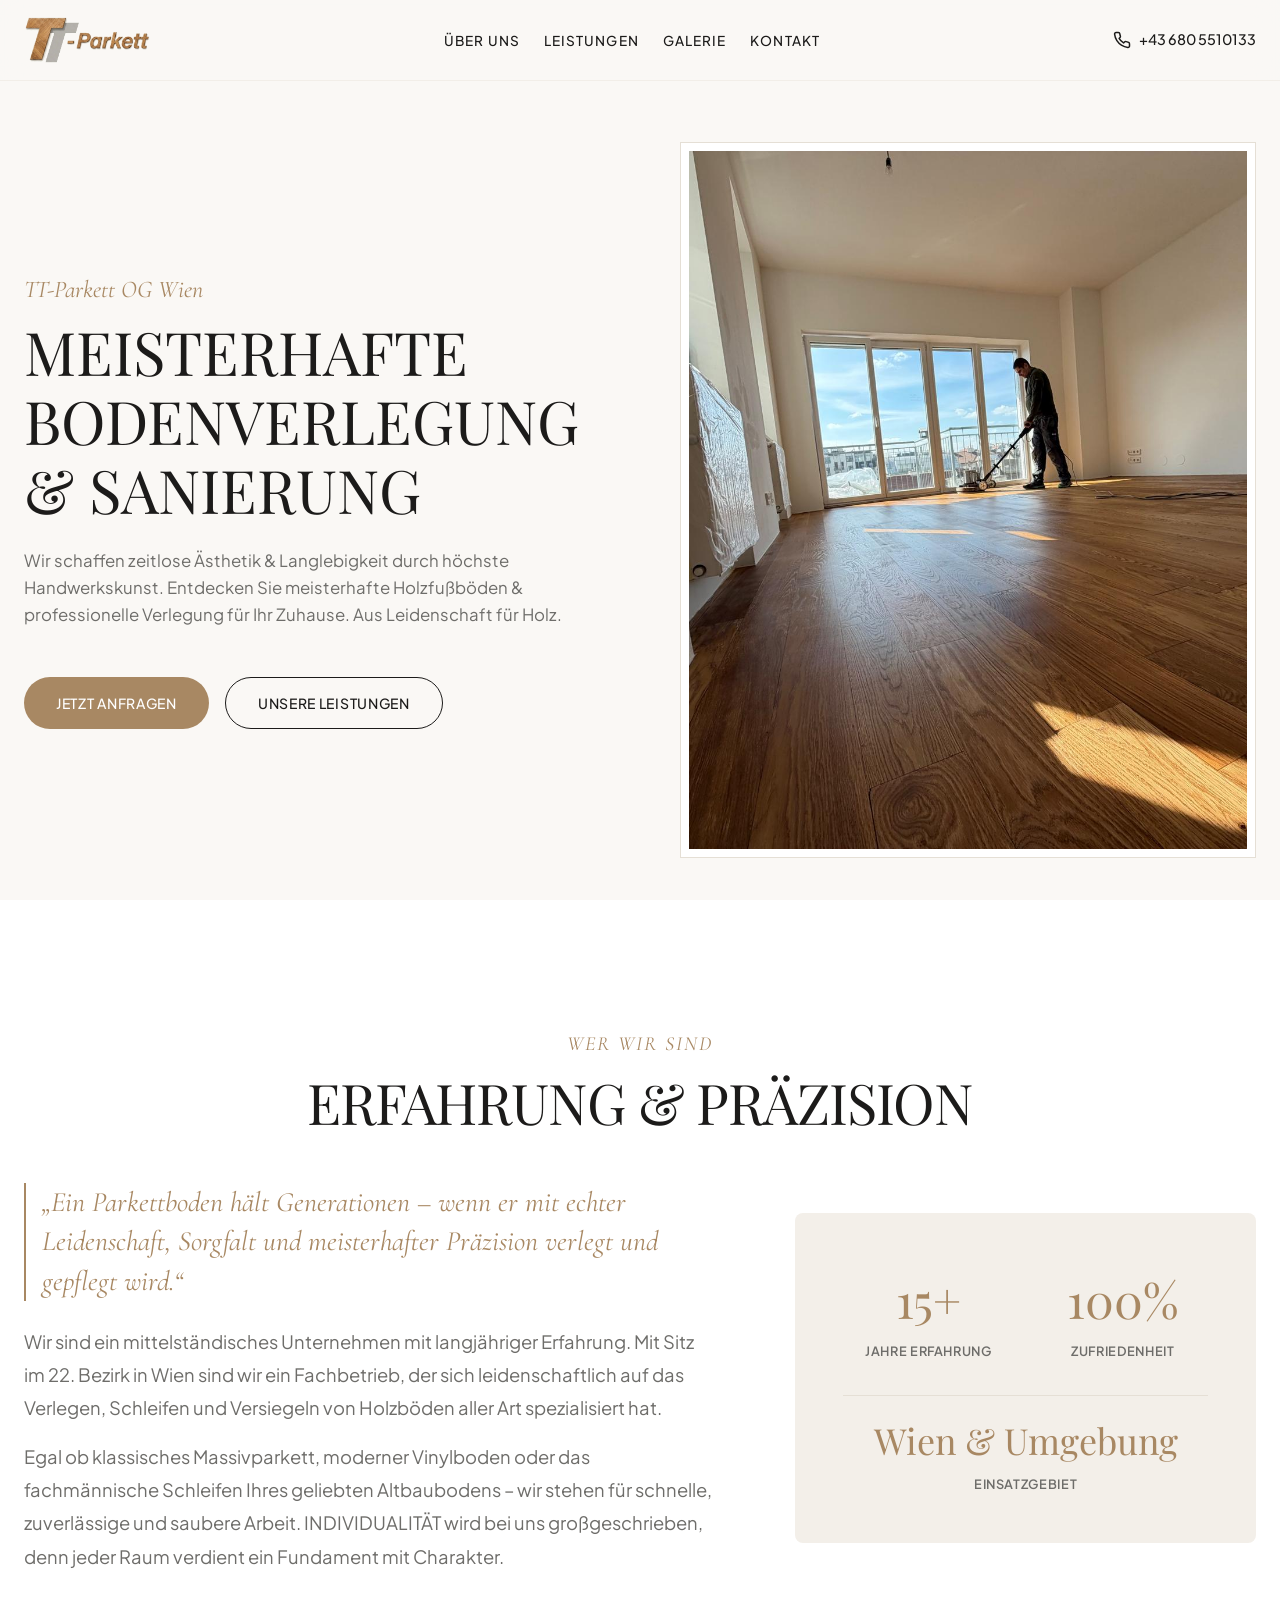
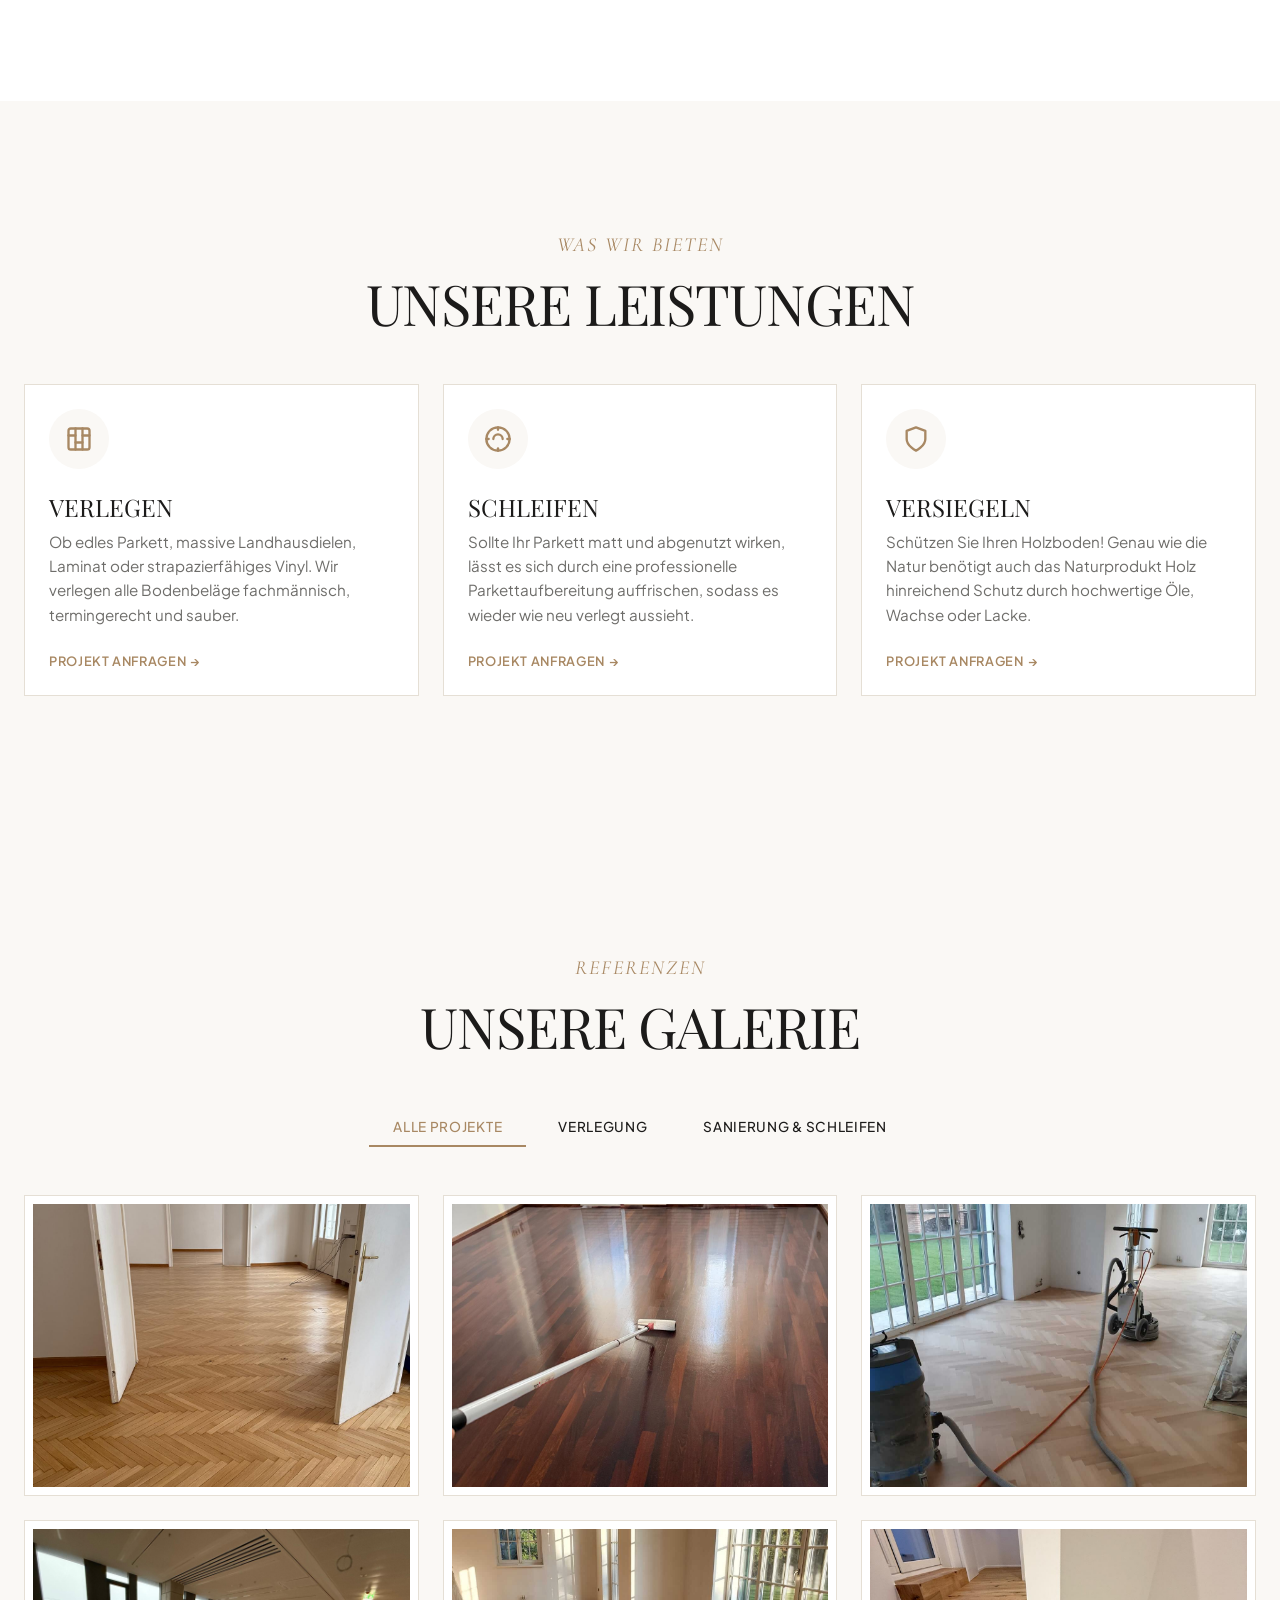
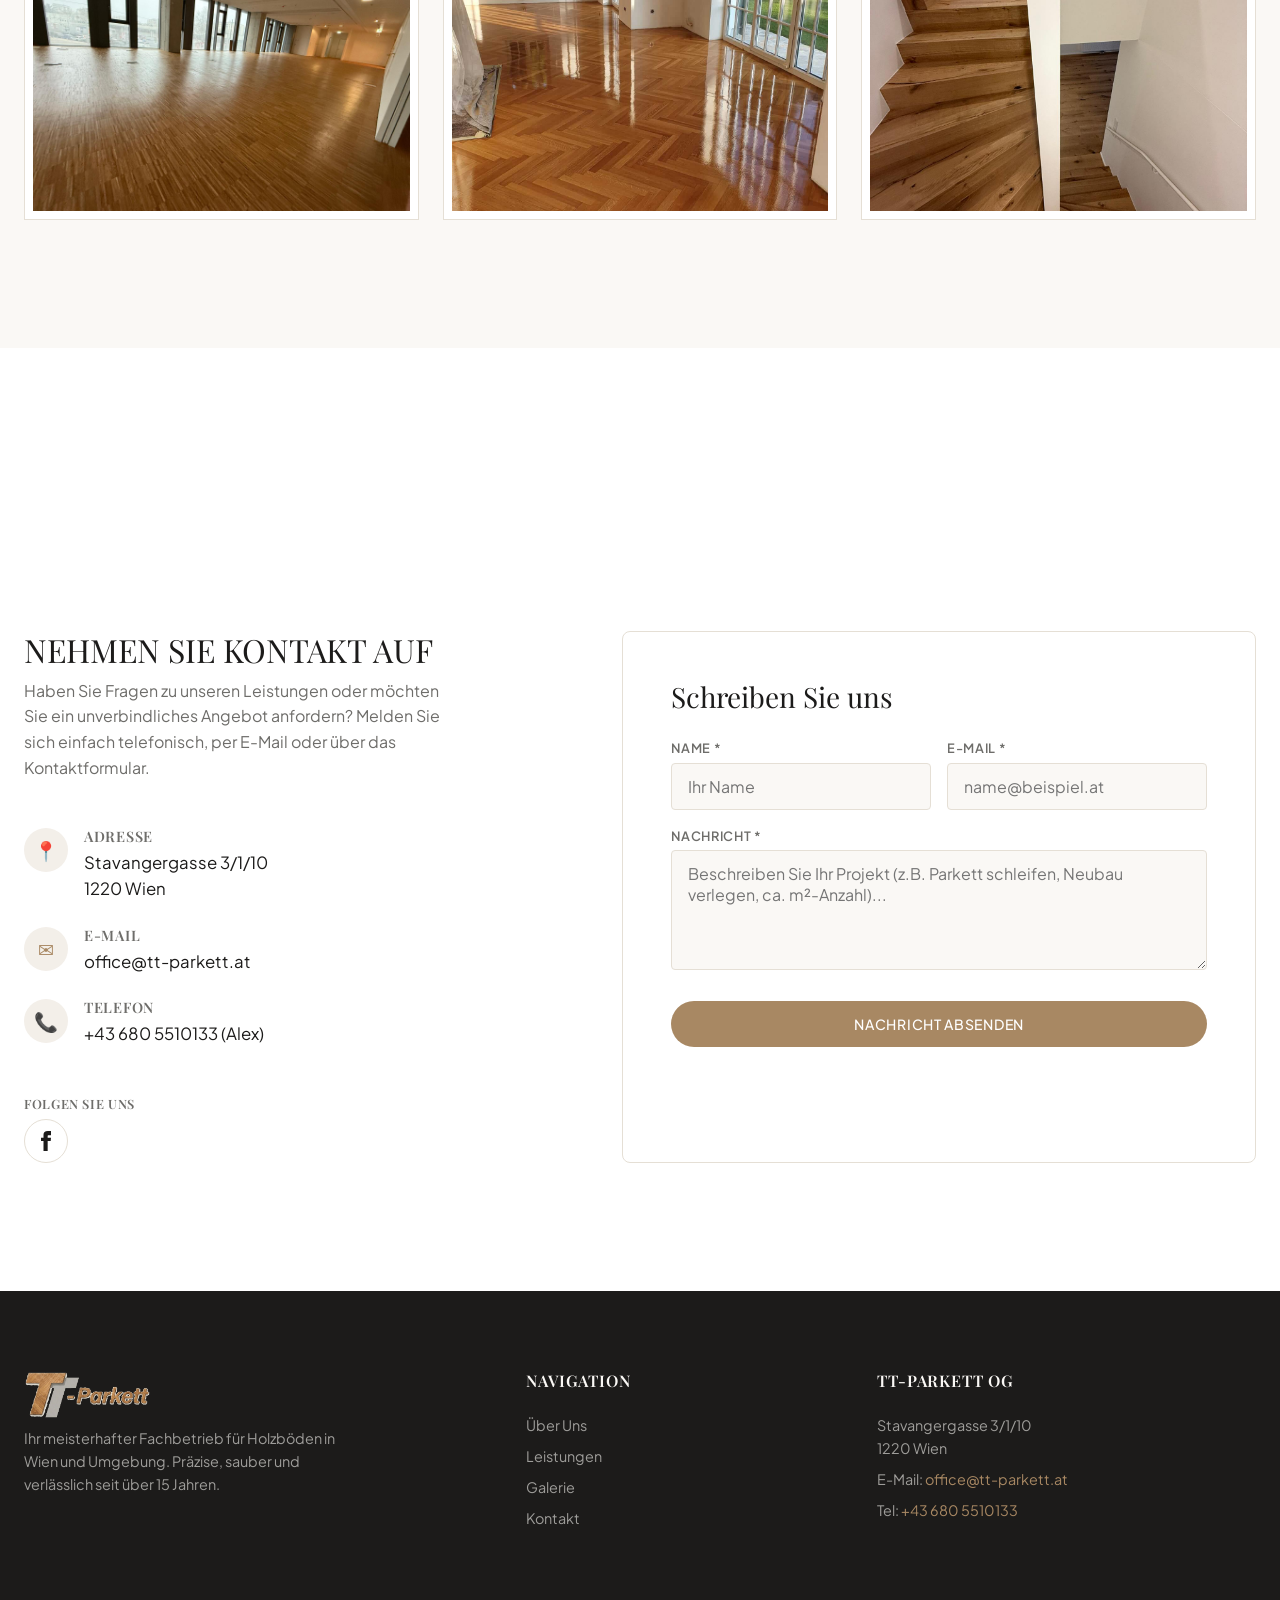
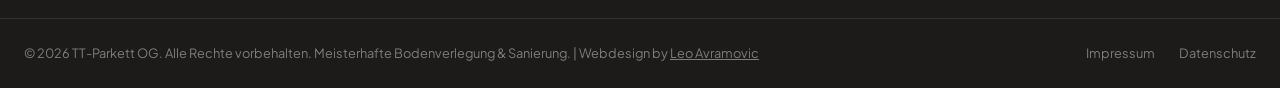
==== index.html @ 9d967f5d "chore: bump CSS version to v=5 to force reload and trigger redeploy" ====
<!DOCTYPE html>
<html lang="de">
<head>
    <meta charset="UTF-8">
    <meta name="viewport" content="width=device-width, initial-scale=1.0">
    <meta name="robots" content="index, follow" />
    
    <title>TT-Parkett – Der Spezialist für Verlegen, Schleifen & Versiegeln in Wien</title>
    <meta name="description" content="TT-Parkett OG Wien: Meisterhafte Holzfußböden & Bodenverlegung. Ihr Spezialist für Verlegen, Schleifen & Versiegeln von Parkett, Laminat & Vinyl. Jetzt Angebot anfordern!" />
    
    <!-- SEO / Open Graph -->
    <meta property="og:locale" content="de_AT" />
    <meta property="og:type" content="website" />
    <meta property="og:title" content="TT-Parkett – Der Spezialist für Verlegen, Schleifen & Versiegeln in Wien" />
    <meta property="og:description" content="Schnelle und zuverlässige Verlegung, Schleifen und Versiegeln von Holzböden in Wien." />
    <meta property="og:url" content="https://www.tt-parkett.at/" />
    <meta property="og:site_name" content="TT-Parkett" />
    <meta property="og:image" content="https://leoavramvie.github.io/tt-parket_2026/images/og_preview_logo.png" />
    
    <!-- Favicon -->
    <link rel="icon" type="image/png" href="images/favicon.png">
    
    <!-- Stylesheets -->
    <link rel="stylesheet" href="css/styles.css?v=5">
</head>
<body>

    <!-- ==========================================================================
       HEADER / NAVIGATION
       ========================================================================== -->
    <header class="header">
        <div class="container nav-container">
            <a href="#" class="logo" id="header-logo">
                <img src="images/logo.png" alt="TT-Parkett">
            </a>
            
            <nav>
                <ul class="nav-menu">
                    <li><a href="#ueber-uns" class="nav-item">Über Uns</a></li>
                    <li><a href="#leistungen" class="nav-item">Leistungen</a></li>
                    <!-- <li><a href="#bodenplaner" class="nav-item">Bodenplaner</a></li> -->
                    <li><a href="#galerie" class="nav-item">Galerie</a></li>
                    <!-- <li><a href="#rechner" class="nav-item">Projektplaner</a></li> -->
                    <li><a href="#kontakt" class="nav-item">Kontakt</a></li>
                </ul>
            </nav>
            
            <a href="tel:+436805510133" class="nav-contact-btn" id="nav-phone-link">
                <!-- Telephone SVG Icon -->
                <svg width="18" height="18" viewBox="0 0 24 24" fill="none" stroke="currentColor" stroke-width="2" stroke-linecap="round" stroke-linejoin="round">
                    <path d="M22 16.92v3a2 2 0 0 1-2.18 2 19.79 19.79 0 0 1-8.63-3.07 19.5 19.5 0 0 1-6-6 19.79 19.79 0 0 1-3.07-8.67A2 2 0 0 1 4.11 2h3a2 2 0 0 1 2 1.72 12.84 12.84 0 0 0 .7 2.81 2 2 0 0 1-.45 2.11L8.09 9.91a16 16 0 0 0 6 6l1.27-1.27a2 2 0 0 1 2.11-.45 12.84 12.84 0 0 0 2.81.7A2 2 0 0 1 22 16.92z"/>
                </svg>
                <span>+43 680 5510133</span>
            </a>
            
            <div class="menu-toggle" id="mobile-menu-btn">
                <span></span>
                <span></span>
                <span></span>
            </div>
        </div>
    </header>

    <!-- Mobile Nav Menu -->
    <ul class="nav-menu-mobile">
        <li><a href="#ueber-uns" class="nav-item">Über Uns</a></li>
        <li><a href="#leistungen" class="nav-item">Leistungen</a></li>
        <!-- <li><a href="#bodenplaner" class="nav-item">Bodenplaner</a></li> -->
        <li><a href="#galerie" class="nav-item">Galerie</a></li>
        <!-- <li><a href="#rechner" class="nav-item">Projektplaner</a></li> -->
        <li><a href="#kontakt" class="nav-item">Kontakt</a></li>
        <li>
            <a href="tel:+436805510133" class="btn btn-primary" style="margin-top: var(--space-sm);">
                Jetzt Anrufen
            </a>
        </li>
    </ul>

    <main>
        <!-- ==========================================================================
           HERO SECTION
           ========================================================================== -->
        <section class="hero" id="home">
            <div class="container hero-grid">
                <div class="hero-content reveal">
                    <p class="hero-subtitle">TT-Parkett OG Wien</p>
                    <h1 class="hero-title">Meisterhafte Bodenverlegung &amp; Sanierung</h1>
                    <p class="hero-description">
                        Wir schaffen zeitlose Ästhetik &amp; Langlebigkeit durch höchste Handwerkskunst. 
                        Entdecken Sie meisterhafte Holzfußböden &amp; professionelle Verlegung für Ihr Zuhause.
                        Aus Leidenschaft für Holz.
                    </p>
                    <div class="hero-actions">
                        <a href="#kontakt" class="btn btn-primary" id="hero-cta-calc">Jetzt anfragen</a>
                        <a href="#leistungen" class="btn btn-secondary" id="hero-cta-services">Unsere Leistungen</a>
                    </div>
                </div>
                
                <div class="hero-image-container reveal" style="transition-delay: 0.2s;">
                    <div class="hero-image-wrap">
                        <img src="images/manbeimschleifenvonboden.jpeg" alt="Bodenleger schleift Parkettboden" class="hero-image">
                    </div>
                </div>
            </div>
        </section>

        <!-- ==========================================================================
           ABOUT US SECTION
           ========================================================================== -->
        <section class="section-padding" id="ueber-uns" style="background-color: var(--color-surface);">
            <div class="container">
                <div class="section-title-wrap reveal">
                    <p class="section-subtitle">Wer wir sind</p>
                    <h2 class="section-title">Erfahrung &amp; Präzision</h2>
                </div>
                
                <div class="about-grid">
                    <div class="about-text reveal">
                        <p class="about-highlight">
                            „Ein Parkettboden hält Generationen – wenn er mit echter Leidenschaft, Sorgfalt und meisterhafter Präzision verlegt und gepflegt wird.“
                        </p>
                        <p style="margin-bottom: var(--space-sm); color: var(--color-text-muted);">
                            Wir sind ein mittelständisches Unternehmen mit langjähriger Erfahrung. Mit Sitz im 22. Bezirk in Wien sind wir ein Fachbetrieb, der sich leidenschaftlich auf das Verlegen, Schleifen und Versiegeln von Holzböden aller Art spezialisiert hat.
                        </p>
                        <p style="color: var(--color-text-muted);">
                            Egal ob klassisches Massivparkett, moderner Vinylboden oder das fachmännische Schleifen Ihres geliebten Altbaubodens – wir stehen für schnelle, zuverlässige und saubere Arbeit. INDIVIDUALITÄT wird bei uns großgeschrieben, denn jeder Raum verdient ein Fundament mit Charakter.
                        </p>
                    </div>
                    
                    <div class="about-stats reveal" style="transition-delay: 0.2s;">
                        <div class="stat-item">
                            <span class="stat-number">15+</span>
                            <span class="stat-label">Jahre Erfahrung</span>
                        </div>
                        <div class="stat-item">
                            <span class="stat-number">100%</span>
                            <span class="stat-label">Zufriedenheit</span>
                        </div>
                        <div class="stat-item" style="grid-column: span 2; border-top: 1px solid var(--color-border); padding-top: var(--space-sm); margin-top: var(--space-xs);">
                            <span class="stat-number" style="font-size: 2.25rem;">Wien &amp; Umgebung</span>
                            <span class="stat-label">Einsatzgebiet</span>
                        </div>
                    </div>
                </div>
            </div>
        </section>

        <!-- ==========================================================================
           SERVICES SECTION
           ========================================================================== */ -->
        <section class="section-padding" id="leistungen">
            <div class="container">
                <div class="section-title-wrap reveal">
                    <p class="section-subtitle">Was wir bieten</p>
                    <h2 class="section-title">Unsere Leistungen</h2>
                </div>
                
                <div class="services-grid">
                    <!-- Card 1: Verlegen -->
                    <div class="service-card reveal">
                        <div>
                            <div class="service-icon-wrap">
                                <!-- Parquet/Laying Floor SVG Icon -->
                                <svg width="28" height="28" viewBox="0 0 24 24" fill="none" stroke="var(--color-accent)" stroke-width="2" stroke-linecap="round" stroke-linejoin="round">
                                    <rect x="3" y="3" width="18" height="18" rx="2" ry="2"/>
                                    <line x1="9" y1="3" x2="9" y2="21"/>
                                    <line x1="15" y1="3" x2="15" y2="21"/>
                                    <line x1="3" y1="9" x2="9" y2="9"/>
                                    <line x1="9" y1="15" x2="15" y2="15"/>
                                    <line x1="15" y1="9" x2="21" y2="9"/>
                                </svg>
                            </div>
                            <h3>Verlegen</h3>
                            <p>Ob edles Parkett, massive Landhausdielen, Laminat oder strapazierfähiges Vinyl. Wir verlegen alle Bodenbeläge fachmännisch, termingerecht und sauber.</p>
                        </div>
                        <a href="#kontakt" class="service-link">Projekt anfragen <span>&rarr;</span></a>
                    </div>
                    
                    <!-- Card 2: Schleifen -->
                    <div class="service-card reveal" style="transition-delay: 0.1s;">
                        <div>
                            <div class="service-icon-wrap">
                                <!-- Sanding/Sanding machine SVG Icon -->
                                <svg width="28" height="28" viewBox="0 0 24 24" fill="none" stroke="var(--color-accent)" stroke-width="2" stroke-linecap="round" stroke-linejoin="round">
                                    <circle cx="12" cy="12" r="10"/>
                                    <path d="M8 12a4 4 0 0 1 8 0"/>
                                    <line x1="12" y1="2" x2="12" y2="4"/>
                                    <line x1="12" y1="20" x2="12" y2="22"/>
                                    <line x1="20" y1="12" x2="22" y2="12"/>
                                    <line x1="2" y1="12" x2="4" y2="12"/>
                                </svg>
                            </div>
                            <h3>Schleifen</h3>
                            <p>Sollte Ihr Parkett matt und abgenutzt wirken, lässt es sich durch eine professionelle Parkettaufbereitung auffrischen, sodass es wieder wie neu verlegt aussieht.</p>
                        </div>
                        <a href="#kontakt" class="service-link">Projekt anfragen <span>&rarr;</span></a>
                    </div>
                    
                    <!-- Card 3: Versiegeln -->
                    <div class="service-card reveal" style="transition-delay: 0.2s;">
                        <div>
                            <div class="service-icon-wrap">
                                <!-- Shield/Protection SVG Icon -->
                                <svg width="28" height="28" viewBox="0 0 24 24" fill="none" stroke="var(--color-accent)" stroke-width="2" stroke-linecap="round" stroke-linejoin="round">
                                    <path d="M12 22s8-4 8-10V5l-8-3-8 3v7c0 6 8 10 8 10z"/>
                                </svg>
                            </div>
                            <h3>Versiegeln</h3>
                            <p>Schützen Sie Ihren Holzboden! Genau wie die Natur benötigt auch das Naturprodukt Holz hinreichend Schutz durch hochwertige Öle, Wachse oder Lacke.</p>
                        </div>
                        <a href="#kontakt" class="service-link">Projekt anfragen <span>&rarr;</span></a>
                    </div>
                </div>
            </div>
        </section>

        <!-- ==========================================================================
           BEFORE/AFTER SECTION (SANIERUNG & SCHLEIFEN) [TEMPORARILY DISABLED]
           ========================================================================== -->
        <!--
        <section class="section-padding slider-section" id="sanierung">
            <div class="container">
                <div class="section-title-wrap reveal">
                    <p class="section-subtitle">Parkettaufbereitung</p>
                    <h2 class="section-title">Aus Alt Mach Neu</h2>
                </div>
                
                <p class="slider-description reveal">
                    Ziehen Sie den Schieberegler in der Mitte nach links und rechts, um den Unterschied zwischen einem stumpfen, abgenutzten Parkettboden und einer professionellen Aufbereitung (geschliffen und neu versiegelt) direkt zu vergleichen.
                </p>
                
                <div class="slider-container reveal">
                    <div class="before-after-slider">
                        <img src="images/versiegelung1.jpeg" alt="Altes, abgenutztes Parkett vor der Aufbereitung" class="slider-img slider-img-before">
                        
                        <div class="slider-img-after-container">
                            <img src="images/versiegelung3.jpeg" alt="Aufbereitetes und glänzendes Parkett nach dem Schleifen" class="slider-img">
                        </div>
                        
                        <div class="slider-handle">
                            <div class="slider-handle-button">
                                <svg width="18" height="18" viewBox="0 0 24 24" fill="none" stroke="currentColor" stroke-width="2.5" stroke-linecap="round" stroke-linejoin="round">
                                    <polyline points="8 17 3 12 8 7"/>
                                    <polyline points="16 17 21 12 16 7"/>
                                </svg>
                            </div>
                        </div>
                        
                        <span class="slider-label slider-label-before">Vorher</span>
                        <span class="slider-label slider-label-after">Nachher</span>
                    </div>
                </div>
            </div>
        </section>
        -->

        <!-- ==========================================================================
           FLOOR CONFIGURATOR (BODENPLANER) [TEMPORARILY DISABLED]
           ========================================================================== -->
        <!--
        <section class="section-padding" id="bodenplaner" style="background-color: var(--color-surface);">
            <div class="container">
                <div class="section-title-wrap reveal">
                    <p class="section-subtitle">Visualisierung</p>
                    <h2 class="section-title">Der Bodenplaner</h2>
                </div>
                
                <div class="configurator-grid">
                    <div class="configurator-preview reveal">
                        <div class="configurator-preview-wrap">
                            <img src="images/fischgraeten1.jpeg" alt="Boden Visualisierung" class="configurator-preview-image">
                            <div class="configurator-preview-overlay">
                                <h4 class="config-overlay-title">Eiche Natur</h4>
                                <p class="config-overlay-desc">Fischgrät-Verlegung – Robust, zeitlos, goldwarmer Charakter. Perfekt für hochfrequentierte Wohnräume.</p>
                            </div>
                        </div>
                    </div>
                    
                    <div class="configurator-options reveal" style="transition-delay: 0.2s;">
                        <h3 style="font-size: 2rem; margin-bottom: var(--space-sm); text-transform: uppercase;">Wählen Sie Ihren Stil</h3>
                        <p style="color: var(--color-text-muted); margin-bottom: var(--space-md);">
                            Finden Sie die perfekte Kombination aus Holzart und Verlegemuster. Der Boden ist das Fundament der Innenarchitektur und prägt das gesamte Raumgefühl.
                        </p>
                        
                        <div class="config-group">
                            <p class="config-group-title">Holzart / Material</p>
                            <div class="config-options" id="options-wood">
                                <div class="config-option active" data-val="eiche">Eiche</div>
                                <div class="config-option" data-val="nussbaum">Nussbaum</div>
                                <div class="config-option" data-val="ahorn">Ahorn</div>
                                <div class="config-option" data-val="buche">Buche</div>
                            </div>
                        </div>
                        
                        <div class="config-group" style="margin-bottom: var(--space-lg);">
                            <p class="config-group-title">Verlegemuster</p>
                            <div class="config-options" id="options-pattern">
                                <div class="config-option active" data-val="fischgraet">Fischgrät</div>
                                <div class="config-option" data-val="landhausdiele">Landhausdiele</div>
                                <div class="config-option" data-val="schiffsboden">Schiffsboden</div>
                            </div>
                        </div>
                        
                        <a href="#rechner" class="btn btn-primary">Diesen Stil anfragen</a>
                    </div>
                </div>
            </div>
        </section>
        -->

        <!-- ==========================================================================
           GALLERY SECTION
           ========================================================================== -->
        <section class="section-padding" id="galerie">
            <div class="container">
                <div class="section-title-wrap reveal">
                    <p class="section-subtitle">Referenzen</p>
                    <h2 class="section-title">Unsere Galerie</h2>
                </div>
                
                <!-- Filters -->
                <div class="gallery-filters reveal">
                    <span class="gallery-filter active" data-filter="all">Alle Projekte</span>
                    <span class="gallery-filter" data-filter="verlegen">Verlegung</span>
                    <span class="gallery-filter" data-filter="sanierung">Sanierung &amp; Schleifen</span>
                </div>
                
                <!-- Grid -->
                <div class="gallery-grid reveal" style="transition-delay: 0.1s;">
                    <!-- Item 1 -->
                    <div class="gallery-item" data-category="verlegen">
                        <div class="gallery-item-wrap">
                            <img src="images/fischgraeten1.jpeg" alt="Elegantes Fischgrätparkett aus Eichenholz" class="gallery-img">
                            <div class="gallery-overlay">
                                <div class="gallery-overlay-icon">&#128269;</div>
                            </div>
                        </div>
                        <div class="gallery-caption">
                            <h4 class="gallery-title">Eichenparkett Fischgrät</h4>
                            <span class="gallery-category">Verlegung</span>
                        </div>
                    </div>
                    
                    <!-- Item 2 -->
                    <div class="gallery-item" data-category="sanierung">
                        <div class="gallery-item-wrap">
                            <img src="images/versiegelung2.jpeg" alt="Restaurierter Holzdielenboden in Altbauwohnung" class="gallery-img">
                            <div class="gallery-overlay">
                                <div class="gallery-overlay-icon">&#128269;</div>
                            </div>
                        </div>
                        <div class="gallery-caption">
                            <h4 class="gallery-title">Altbausanierung Dielen</h4>
                            <span class="gallery-category">Sanierung &amp; Schleifen</span>
                        </div>
                    </div>
                    
                    <!-- Item 3 -->
                    <div class="gallery-item" data-category="verlegen">
                        <div class="gallery-item-wrap">
                            <img src="images/old_abmessungen.jpg" alt="Design-Vinylboden" class="gallery-img">
                            <div class="gallery-overlay">
                                <div class="gallery-overlay-icon">&#128269;</div>
                            </div>
                        </div>
                        <div class="gallery-caption">
                            <h4 class="gallery-title">Design-Vinylboden</h4>
                            <span class="gallery-category">Verlegung</span>
                        </div>
                    </div>
                    
                    <!-- Item 4 -->
                    <div class="gallery-item" data-category="verlegen">
                        <div class="gallery-item-wrap">
                            <img src="images/meetingraum.jpeg" alt="Massive Landhausdielen aus Nussbaum" class="gallery-img">
                            <div class="gallery-overlay">
                                <div class="gallery-overlay-icon">&#128269;</div>
                            </div>
                        </div>
                        <div class="gallery-caption">
                            <h4 class="gallery-title">Nussbaum Landhausdielen</h4>
                            <span class="gallery-category">Verlegung</span>
                        </div>
                    </div>
                    
                    <!-- Item 5 -->
                    <div class="gallery-item" data-category="sanierung">
                        <div class="gallery-item-wrap">
                            <img src="images/old_carousel_4.jpg" alt="Parkettboden geschliffen und versiegelt" class="gallery-img">
                            <div class="gallery-overlay">
                                <div class="gallery-overlay-icon">&#128269;</div>
                            </div>
                        </div>
                        <div class="gallery-caption">
                            <h4 class="gallery-title">Schleifen &amp; Matt-Versiegeln</h4>
                            <span class="gallery-category">Sanierung &amp; Schleifen</span>
                        </div>
                    </div>
                    
                    <!-- Item 6 -->
                    <div class="gallery-item" data-category="verlegen">
                        <div class="gallery-item-wrap">
                            <img src="images/treppenboden9.jpeg" alt="Massive Holzstufen auf Betontreppe verlegt" class="gallery-img">
                            <div class="gallery-overlay">
                                <div class="gallery-overlay-icon">&#128269;</div>
                            </div>
                        </div>
                        <div class="gallery-caption">
                            <h4 class="gallery-title">Stufen- &amp; Treppenverlegung</h4>
                            <span class="gallery-category">Verlegung</span>
                        </div>
                    </div>
                </div>
            </div>
        </section>

        <!-- Lightbox Element -->
        <div class="lightbox" id="gallery-lightbox">
            <div class="lightbox-content">
                <span class="lightbox-close" id="lightbox-close">&times;</span>
                <img src="" alt="Großansicht" class="lightbox-img" id="lightbox-img">
                <div class="lightbox-caption" id="lightbox-caption"></div>
            </div>
        </div>

        <!-- ==========================================================================
           PROJECT CALCULATOR (PROJEKT-RECHNER) [TEMPORARILY DISABLED]
           ========================================================================== -->
        <!--
        <section class="section-padding calculator-section" id="rechner">
            <div class="container">
                <div class="section-title-wrap reveal">
                    <p class="section-subtitle">Kalkulation</p>
                    <h2 class="section-title">Der Projektplaner</h2>
                </div>
                
                <div class="calculator-card reveal">
                    <div class="calc-progress">
                        <div class="calc-progress-bar"></div>
                        <div class="calc-step-indicator active">1</div>
                        <div class="calc-step-indicator">2</div>
                        <div class="calc-step-indicator">3</div>
                    </div>
                    
                    <form id="calc-project-form">
                        <div class="calc-step active" data-step="1">
                            <h3 style="font-size: 1.5rem; margin-bottom: var(--space-xs); text-transform: uppercase;">1. Was ist zu tun?</h3>
                            <p style="color: var(--color-text-muted); margin-bottom: var(--space-md);">Wählen Sie die gewünschte Hauptdienstleistung für Ihr Bodenprojekt.</p>
                            
                            <div class="calc-grid">
                                <div class="calc-card-option calc-service-option active" data-service="verlegen">
                                    <span class="calc-card-icon">🔨</span>
                                    <span class="calc-card-title">Boden verlegen</span>
                                </div>
                                <div class="calc-card-option calc-service-option" data-service="schleifen">
                                    <span class="calc-card-icon">🌀</span>
                                    <span class="calc-card-title">Boden schleifen</span>
                                </div>
                                <div class="calc-card-option calc-service-option" data-service="versiegeln">
                                    <span class="calc-card-icon">🛡️</span>
                                    <span class="calc-card-title">Boden versiegeln</span>
                                </div>
                            </div>
                        </div>
                        
                        <div class="calc-step" data-step="2">
                            <h3 style="font-size: 1.5rem; margin-bottom: var(--space-xs); text-transform: uppercase;">2. Projekt-Details</h3>
                            <p style="color: var(--color-text-muted); margin-bottom: var(--space-md);">Geben Sie die ungefähre Fläche und die gewünschte Bodenart an.</p>
                            
                            <div class="calc-form-group">
                                <label class="calc-form-label" for="calc-area-range">Ungefähre Fläche in Quadratmetern (m²)</label>
                                <div class="calc-range-container">
                                    <input type="range" class="calc-range" id="calc-area-range" min="10" max="250" value="40" step="5">
                                    <span class="calc-range-value" id="calc-area-val">40 m²</span>
                                </div>
                            </div>
                            
                            <div class="calc-form-group" style="margin-top: var(--space-md);">
                                <label class="calc-form-label" for="calc-floor-type">Gewünschte Bodenart</label>
                                <select class="calc-input" id="calc-floor-type">
                                    <option value="eiche">Parkett (Eiche)</option>
                                    <option value="nussbaum">Parkett (Nussbaum)</option>
                                    <option value="vinyl">Design-Vinylboden</option>
                                    <option value="laminat">Klassischer Laminatboden</option>
                                    <option value="sonstiges">Anderer Belag (Kork/Linoleum)</option>
                                </select>
                            </div>
                        </div>
                        
                        <div class="calc-step" data-step="3">
                            <h3 style="font-size: 1.5rem; margin-bottom: var(--space-xs); text-transform: uppercase;">3. Zusammenfassung &amp; Absenden</h3>
                            <p style="color: var(--color-text-muted); margin-bottom: var(--space-md);">Prüfen Sie die Schätzung und geben Sie Ihre Kontaktdaten ein, um die Anfrage abzuschicken.</p>
                            
                            <div class="calc-summary-box">
                                <div class="calc-summary-row">
                                    <span>Leistung:</span>
                                    <span id="summary-service" style="font-weight: 500;">Boden verlegen</span>
                                </div>
                                <div class="calc-summary-row">
                                    <span>Fläche:</span>
                                    <span id="summary-area" style="font-weight: 500;">40 m²</span>
                                </div>
                                <div class="calc-summary-row">
                                    <span>Bodenbelag:</span>
                                    <span id="summary-floor" style="font-weight: 500;">Parkett (Eiche)</span>
                                </div>
                                <div class="calc-summary-row">
                                    <span>Unverbindlicher Richtpreis (inkl. MwSt.):</span>
                                    <span class="calc-summary-total" id="summary-price">€1.800 - €3.000</span>
                                </div>
                            </div>
                            
                            <div class="form-row">
                                <div class="calc-form-group">
                                    <label class="calc-form-label" for="calc-name">Ihr Name *</label>
                                    <input type="text" class="calc-input" id="calc-name" required placeholder="z. B. Max Mustermann">
                                </div>
                                <div class="calc-form-group">
                                    <label class="calc-form-label" for="calc-email">E-Mail-Adresse *</label>
                                    <input type="email" class="calc-input" id="calc-email" required placeholder="name@beispiel.at">
                                </div>
                            </div>
                            
                            <div class="form-row">
                                <div class="calc-form-group">
                                    <label class="calc-form-label" for="calc-phone">Telefonnummer *</label>
                                    <input type="tel" class="calc-input" id="calc-phone" required placeholder="z. B. +43 664 1234567">
                                </div>
                                <div class="calc-form-group">
                                    <label class="calc-form-label" for="calc-msg">Zusätzliche Wünsche (Optional)</label>
                                    <input type="text" class="calc-input" id="calc-msg" placeholder="z. B. Sockelleisten montieren, Altboden entfernen...">
                                </div>
                            </div>
                        </div>
                        
                        <div class="calc-navigation">
                            <button type="button" class="btn btn-secondary" id="calc-prev-btn" style="visibility: hidden;">Zurück</button>
                            <button type="button" class="btn btn-primary" id="calc-next-btn">Weiter</button>
                            <button type="submit" class="btn btn-primary" id="calc-submit-btn" style="display: none;">Anfrage per E-Mail senden</button>
                        </div>
                    </form>
                </div>
            </div>
        </section>
        -->

        <!-- ==========================================================================
           CONTACT & LOCATION SECTION
           ========================================================================== -->
        <section class="section-padding" id="kontakt" style="background-color: var(--color-surface);">
            <div class="container">
                <div class="section-title-wrap reveal">
                    <p class="section-subtitle">Verbindung aufnehmen</p>
                    <h2 class="section-title">Kontakt</h2>
                </div>
                
                <div class="contact-grid">
                    <!-- Contact Info -->
                    <div class="contact-info-wrap reveal">
                        <div>
                            <h3 style="font-size: 2rem; margin-bottom: var(--space-xs); text-transform: uppercase;">Nehmen Sie Kontakt auf</h3>
                            <p style="color: var(--color-text-muted); margin-bottom: var(--space-lg); max-width: 440px;">
                                Haben Sie Fragen zu unseren Leistungen oder möchten Sie ein unverbindliches Angebot anfordern? 
                                Melden Sie sich einfach telefonisch, per E-Mail oder über das Kontaktformular.
                            </p>
                            
                            <ul class="contact-info-list">
                                <!-- Address -->
                                <li class="contact-info-item">
                                    <div class="contact-info-icon">📍</div>
                                    <div class="contact-info-content">
                                        <h4>Adresse</h4>
                                        <p>Stavangergasse 3/1/10<br>1220 Wien</p>
                                    </div>
                                </li>
                                <!-- Email -->
                                <li class="contact-info-item">
                                    <div class="contact-info-icon">✉</div>
                                    <div class="contact-info-content">
                                        <h4>E-Mail</h4>
                                        <a href="mailto:office@tt-parkett.at">office@tt-parkett.at</a>
                                    </div>
                                </li>
                                <!-- Phone -->
                                <li class="contact-info-item">
                                    <div class="contact-info-icon">📞</div>
                                    <div class="contact-info-content">
                                        <h4>Telefon</h4>
                                        <a href="tel:+436805510133">+43 680 5510133 (Alex)</a>
                                    </div>
                                </li>
                            </ul>
                        </div>
                        
                        <div>
                            <h4 style="font-weight: 600; font-size: 0.8rem; text-transform: uppercase; letter-spacing: 0.05em; color: var(--color-text-muted); margin-bottom: var(--space-xs);">Folgen Sie uns</h4>
                            <div class="contact-socials">
                                <a href="https://www.facebook.com/TTParkett" target="_blank" rel="noopener noreferrer" class="social-link" aria-label="Facebook">
                                    <svg width="20" height="20" fill="currentColor" viewBox="0 0 24 24">
                                        <path d="M9 8h-3v4h3v12h5v-12h3.642l.358-4h-4v-1.667c0-.955.192-1.333 1.115-1.333h2.885v-5h-3.808c-3.596 0-5.192 1.583-5.192 4.615v3.385z"/>
                                    </svg>
                                </a>
                            </div>
                        </div>
                    </div>
                    
                    <!-- Direct Contact Form -->
                    <div class="contact-form reveal" style="transition-delay: 0.2s;">
                        <h3 class="contact-form-title">Schreiben Sie uns</h3>
                        <form action="mailto:office@tt-parkett.at" method="GET" enctype="text/plain">
                            <div class="form-row">
                                <div class="form-group">
                                    <label class="form-label" for="contact-name">Name *</label>
                                    <input type="text" name="subject" class="form-input" id="contact-name" required placeholder="Ihr Name">
                                </div>
                                <div class="form-group">
                                    <label class="form-label" for="contact-email">E-Mail *</label>
                                    <input type="email" class="form-input" id="contact-email" required placeholder="name@beispiel.at">
                                </div>
                            </div>
                            
                            <div class="form-group">
                                <label class="form-label" for="contact-body">Nachricht *</label>
                                <textarea name="body" class="form-input" id="contact-body" required placeholder="Beschreiben Sie Ihr Projekt (z.B. Parkett schleifen, Neubau verlegen, ca. m²-Anzahl)..."></textarea>
                            </div>
                            
                            <button type="submit" class="btn btn-primary" style="width: 100%; margin-top: var(--space-xs);">Nachricht absenden</button>
                        </form>
                    </div>
                </div>
            </div>
        </section>
    </main>

    <!-- ==========================================================================
       FOOTER
       ========================================================================== -->
    <footer class="footer">
        <div class="container footer-grid">
            <div class="footer-brand">
                <div class="footer-brand-logo">
                    <img src="images/logo.png" alt="TT-Parkett">
                </div>
                <p>Ihr meisterhafter Fachbetrieb für Holzböden in Wien und Umgebung. Präzise, sauber und verlässlich seit über 15 Jahren.</p>
            </div>
            
            <div class="footer-links">
                <h3>Navigation</h3>
                <ul class="footer-links-list">
                    <li><a href="#ueber-uns">Über Uns</a></li>
                    <li><a href="#leistungen">Leistungen</a></li>
                    <!-- <li><a href="#bodenplaner">Bodenplaner</a></li> -->
                    <li><a href="#galerie">Galerie</a></li>
                    <!-- <li><a href="#rechner">Projektplaner</a></li> -->
                    <li><a href="#kontakt">Kontakt</a></li>
                </ul>
            </div>
            
            <div class="footer-contact">
                <h3>TT-Parkett OG</h3>
                <p>Stavangergasse 3/1/10<br>1220 Wien</p>
                <p>E-Mail: <a href="mailto:office@tt-parkett.at">office@tt-parkett.at</a></p>
                <p>Tel: <a href="tel:+436805510133">+43 680 5510133</a></p>
            </div>
        </div>
        
        <div class="container footer-bottom">
            <p>&copy; 2026 TT-Parkett OG. Alle Rechte vorbehalten. Meisterhafte Bodenverlegung &amp; Sanierung. | Webdesign by <a href="https://leoavramovic.com" target="_blank" rel="noopener" style="color: inherit; text-decoration: underline;">Leo Avramovic</a></p>
            <div class="footer-bottom-links">
                <a href="impressum.html">Impressum</a>
                <a href="datenschutz.html">Datenschutz</a>
            </div>
        </div>
    </footer>

    <!-- Scripts -->
    <script src="js/app.js"></script>
</body>
</html>
---- css/styles.css ----
@import url('https://fonts.googleapis.com/css2?family=Cormorant+Garamond:ital,wght@0,300..700;1,300..700&family=Playfair+Display:ital,wght@0,400..900;1,400..900&family=Plus+Jakarta+Sans:ital,wght@0,200..800;1,200..800&display=swap');

/* ==========================================================================
   DESIGN SYSTEM & CUSTOM PROPERTIES
   ========================================================================== */
:root {
    /* Color Palette */
    --color-bg: #FAF8F5;
    --color-text: #1C1B1A;
    --color-text-muted: #6E6D6A;
    --color-accent: #A88863;
    --color-accent-dark: #8E704D;
    --color-accent-light: #DFD7CC;
    --color-surface: #FFFFFF;
    --color-surface-tint: #F3EFE9;
    --color-border: #E5DFD5;
    --color-error: #B23B3B;
    --color-success: #3D7A5A;

    /* Glassmorphism */
    --glass-bg: rgba(250, 248, 245, 0.85);
    --glass-border: rgba(229, 223, 213, 0.4);
    --glass-blur: 15px;

    /* Typography */
    --font-heading: 'Playfair Display', Georgia, serif;
    --font-subheading: 'Cormorant Garamond', Georgia, serif;
    --font-body: 'Plus Jakarta Sans', system-ui, -apple-system, sans-serif;

    /* Spacing */
    --space-xxs: 0.25rem;
    --space-xs: 0.5rem;
    --space-sm: 1rem;
    --space-md: 1.5rem;
    --space-lg: 3rem;
    --space-xl: 5rem;
    --space-xxl: 8rem;

    /* Borders & Radius */
    --radius-sm: 4px;
    --radius-md: 8px;
    --radius-lg: 16px;
    --radius-full: 9999px;
    --border-width: 1px;

    /* Shadows */
    --shadow-sm: 0 2px 8px rgba(28, 27, 26, 0.04);
    --shadow-md: 0 10px 30px rgba(28, 27, 26, 0.06);
    --shadow-lg: 0 20px 50px rgba(28, 27, 26, 0.1);

    /* Animation Transitions */
    --transition-fast: 0.2s cubic-bezier(0.25, 0.46, 0.45, 0.94);
    --transition-medium: 0.4s cubic-bezier(0.25, 1, 0.5, 1);
    --transition-slow: 0.8s cubic-bezier(0.25, 1, 0.5, 1);
}

/* ==========================================================================
   BASE STYLES
   ========================================================================== */
*,
*::before,
*::after {
    box-sizing: border-box;
    margin: 0;
    padding: 0;
}

html {
    scroll-behavior: smooth;
    font-size: 16px;
    background-color: var(--color-bg);
    color: var(--color-text);
}

body {
    font-family: var(--font-body);
    font-size: 1rem;
    line-height: 1.6;
    overflow-x: hidden;
    -webkit-font-smoothing: antialiased;
}

h1,
h2,
h3,
h4,
h5,
h6 {
    font-family: var(--font-heading);
    font-weight: 400;
    line-height: 1.2;
    color: var(--color-text);
}

a {
    color: inherit;
    text-decoration: none;
    transition: color var(--transition-fast);
}

img {
    max-width: 100%;
    height: auto;
    display: block;
}

button,
input,
textarea,
select {
    font-family: inherit;
    font-size: inherit;
    color: inherit;
    background: none;
    border: none;
    outline: none;
}

/* Custom Scrollbar */
::-webkit-scrollbar {
    width: 8px;
}

::-webkit-scrollbar-track {
    background: var(--color-bg);
}

::-webkit-scrollbar-thumb {
    background: var(--color-border);
    border-radius: var(--radius-full);
}

::-webkit-scrollbar-thumb:hover {
    background: var(--color-accent);
}

/* ==========================================================================
   REUSABLE UTILITIES & LAYOUTS
   ========================================================================== */
.container {
    width: 100%;
    max-width: 1280px;
    margin-left: auto;
    margin-right: auto;
    padding-left: var(--space-md);
    padding-right: var(--space-md);
}

.section-padding {
    padding-top: var(--space-xl);
    padding-bottom: var(--space-xl);
}

@media (min-width: 768px) {
    .section-padding {
        padding-top: var(--space-xxl);
        padding-bottom: var(--space-xxl);
    }
}

.flex-center {
    display: flex;
    align-items: center;
    justify-content: center;
}

.text-center {
    text-align: center;
}

.section-title-wrap {
    margin-bottom: var(--space-lg);
    text-align: center;
}

.section-subtitle {
    font-family: var(--font-subheading);
    font-size: 1.25rem;
    font-style: italic;
    color: var(--color-accent);
    margin-bottom: var(--space-xs);
    text-transform: uppercase;
    letter-spacing: 0.1em;
}

.section-title {
    font-size: 2.5rem;
    font-weight: 400;
    letter-spacing: -0.02em;
    text-transform: uppercase;
}

@media (min-width: 768px) {
    .section-title {
        font-size: 3.5rem;
    }
}

/* Fine Decorative Lines */
.divider-line {
    width: 100%;
    height: 1px;
    background-color: var(--color-border);
    margin: var(--space-lg) 0;
}

/* Buttons */
.btn {
    display: inline-flex;
    align-items: center;
    justify-content: center;
    padding: 0.875rem 2rem;
    border-radius: var(--radius-full);
    font-weight: 500;
    letter-spacing: 0.05em;
    text-transform: uppercase;
    font-size: 0.875rem;
    cursor: pointer;
    transition: background-color var(--transition-fast), color var(--transition-fast), border-color var(--transition-fast), transform var(--transition-fast);
}

.btn-primary {
    background-color: var(--color-accent);
    color: var(--color-surface);
}

.btn-primary:hover {
    background-color: var(--color-accent-dark);
    transform: translateY(-2px);
}

.btn-secondary {
    border: var(--border-width) solid var(--color-text);
    color: var(--color-text);
}

.btn-secondary:hover {
    background-color: var(--color-text);
    color: var(--color-bg);
    transform: translateY(-2px);
}

/* ==========================================================================
   NAVIGATION (GLASSMORPHISM)
   ========================================================================== */
.header {
    position: fixed;
    top: 0;
    left: 0;
    width: 100%;
    z-index: 1000;
    border-bottom: var(--border-width) solid var(--glass-border);
    background-color: var(--glass-bg);
    backdrop-filter: blur(var(--glass-blur));
    -webkit-backdrop-filter: blur(var(--glass-blur));
    transition: background-color var(--transition-fast), padding var(--transition-fast);
}

.nav-container {
    display: flex;
    justify-content: space-between;
    align-items: center;
    height: 80px;
    transition: height var(--transition-fast);
}

.logo {
    font-family: var(--font-heading);
    font-size: 1.75rem;
    font-weight: 500;
    letter-spacing: -0.01em;
    display: flex;
    align-items: center;
    gap: 12px;
}

.logo img {
    height: 48px;
    width: auto;
}

.logo-accent {
    color: var(--color-accent);
}

.nav-menu {
    display: none;
}

.nav-item {
    font-size: 0.85rem;
    font-weight: 500;
    letter-spacing: 0.08em;
    text-transform: uppercase;
    position: relative;
    padding: var(--space-xxs) 0;
}

.nav-item::after {
    content: '';
    position: absolute;
    bottom: 0;
    left: 0;
    width: 0;
    height: 1px;
    background-color: var(--color-accent);
    transition: width var(--transition-fast);
}

.nav-item:hover::after {
    width: 100%;
}

.nav-contact-btn {
    display: none;
}

/* Menu Toggle Button for Mobile */
.menu-toggle {
    display: flex;
    flex-direction: column;
    justify-content: space-between;
    width: 24px;
    height: 16px;
    cursor: pointer;
    z-index: 1001;
}

.menu-toggle span {
    width: 100%;
    height: 2px;
    background-color: var(--color-text);
    transition: transform var(--transition-fast), opacity var(--transition-fast);
}

/* Desktop nav layout */
@media (min-width: 992px) {
    .nav-menu {
        display: flex;
        list-style: none;
        gap: var(--space-md);
    }

    .nav-contact-btn {
        display: inline-flex;
        gap: var(--space-xs);
        align-items: center;
        font-weight: 500;
        font-size: 0.9rem;
    }

    .nav-contact-btn:hover {
        color: var(--color-accent);
    }

    .menu-toggle {
        display: none;
    }
}

/* Mobile Nav Menu Active Style */
.nav-menu-mobile {
    position: fixed;
    top: 0;
    right: -100%;
    width: 100%;
    height: 100vh;
    background-color: var(--color-bg);
    display: flex;
    flex-direction: column;
    align-items: center;
    justify-content: center;
    gap: var(--space-md);
    list-style: none;
    z-index: 999;
    transition: right var(--transition-medium);
}

.nav-menu-mobile.active {
    right: 0;
}

.nav-menu-mobile .nav-item {
    font-size: 1.5rem;
}

.menu-toggle.active span:nth-child(1) {
    transform: translateY(7px) rotate(45deg);
}

.menu-toggle.active span:nth-child(2) {
    opacity: 0;
}

.menu-toggle.active span:nth-child(3) {
    transform: translateY(-7px) rotate(-45deg);
}


/* ==========================================================================
   HERO SECTION (SPLIT SCREEN EDITORIAL)
   ========================================================================== */
.hero {
    min-height: 100vh;
    padding-top: 100px;
    display: flex;
    align-items: center;
    position: relative;
    overflow: hidden;
}

.hero-grid {
    display: grid;
    grid-template-columns: 1fr;
    gap: var(--space-lg);
    align-items: center;
    width: 100%;
}

@media (min-width: 992px) {
    .hero-grid {
        grid-template-columns: 1fr 1fr;
        gap: var(--space-xl);
    }
}

.hero-content {
    max-width: 540px;
    z-index: 2;
}

.hero-subtitle {
    font-family: var(--font-subheading);
    font-style: italic;
    font-size: 1.5rem;
    color: var(--color-accent);
    margin-bottom: var(--space-xs);
}

.hero-title {
    font-size: 2.25rem;
    font-weight: 300;
    line-height: 1.15;
    margin-bottom: var(--space-md);
    text-transform: uppercase;

}

@media (min-width: 768px) {
    .hero-title {
        font-size: 3.25rem;
    }
}

@media (min-width: 992px) {
    .hero-title {
        font-size: 2.75rem;
    }
}

@media (min-width: 1200px) {
    .hero-title {
        font-size: 3.75rem;
    }
}

.hero-description {
    font-size: 1.05rem;
    color: var(--color-text-muted);
    margin-bottom: var(--space-lg);
}

.hero-actions {
    display: flex;
    flex-wrap: wrap;
    gap: var(--space-sm);
}

.hero-image-container {
    position: relative;
    width: 100%;
    border: var(--border-width) solid var(--color-border);
    padding: var(--space-xs);
    background-color: var(--color-surface);
}

.hero-image-wrap {
    overflow: hidden;
    position: relative;
    aspect-ratio: 4/5;
}

.hero-image {
    width: 100%;
    height: 100%;
    object-fit: cover;
    transition: transform var(--transition-slow);
}

.hero-image-container:hover .hero-image {
    transform: scale(1.03);
}

/* ==========================================================================
   ABOUT / PORTRAIT SECTION
   ========================================================================== */
.about-grid {
    display: grid;
    grid-template-columns: 1fr;
    gap: var(--space-lg);
    align-items: center;
}

@media (min-width: 992px) {
    .about-grid {
        grid-template-columns: 1.2fr 0.8fr;
        gap: var(--space-xl);
    }
}

.about-text {
    font-size: 1.15rem;
    line-height: 1.8;
}

.about-highlight {
    font-family: var(--font-subheading);
    font-style: italic;
    font-size: 1.75rem;
    color: var(--color-accent);
    margin-bottom: var(--space-md);
    line-height: 1.4;
    border-left: 2px solid var(--color-accent);
    padding-left: var(--space-sm);
}

.about-stats {
    display: grid;
    grid-template-columns: 1fr 1fr;
    gap: var(--space-md);
    background-color: var(--color-surface-tint);
    padding: var(--space-lg);
    border-radius: var(--radius-md);
}

.stat-item {
    text-align: center;
}

.stat-number {
    font-family: var(--font-heading);
    font-size: 3rem;
    color: var(--color-accent);
    display: block;
}

.stat-label {
    font-size: 0.8rem;
    font-weight: 600;
    text-transform: uppercase;
    letter-spacing: 0.05em;
    color: var(--color-text-muted);
}

/* ==========================================================================
   SERVICES (LEISTUNGEN)
   ========================================================================== */
.services-grid {
    display: grid;
    grid-template-columns: 1fr;
    gap: var(--space-md);
}

@media (min-width: 768px) {
    .services-grid {
        grid-template-columns: 1fr 1fr;
    }
}

@media (min-width: 1200px) {
    .services-grid {
        grid-template-columns: 1fr 1fr 1fr;
    }
}

.service-card {
    background-color: var(--color-surface);
    border: var(--border-width) solid var(--color-border);
    padding: var(--space-md);
    transition: transform var(--transition-fast), box-shadow var(--transition-fast), border-color var(--transition-fast);
    display: flex;
    flex-direction: column;
    justify-content: space-between;
}

.service-card:hover {
    transform: translateY(-4px);
    border-color: var(--color-accent);
    box-shadow: var(--shadow-md);
}

.service-icon-wrap {
    width: 60px;
    height: 60px;
    border-radius: var(--radius-full);
    background-color: var(--color-bg);
    margin-bottom: var(--space-md);
    display: flex;
    align-items: center;
    justify-content: center;
    transition: background-color var(--transition-fast);
}

.service-card:hover .service-icon-wrap {
    background-color: var(--color-accent-light);
}

.service-icon-wrap img {
    width: 28px;
    height: 28px;
}

.service-card h3 {
    font-size: 1.5rem;
    margin-bottom: var(--space-xs);
    text-transform: uppercase;
    font-weight: 400;
}

.service-card p {
    font-size: 0.95rem;
    color: var(--color-text-muted);
    margin-bottom: var(--space-md);
}

.service-link {
    font-size: 0.8rem;
    font-weight: 600;
    text-transform: uppercase;
    letter-spacing: 0.05em;
    color: var(--color-accent);
    display: inline-flex;
    align-items: center;
    gap: var(--space-xxs);
    margin-top: auto;
}

.service-link span {
    transition: transform var(--transition-fast);
}

.service-link:hover span {
    transform: translateX(4px);
}

/* ==========================================================================
   BEFORE/AFTER SLIDER (VORHER-NACHHER)
   ========================================================================== */
.slider-section {
    background-color: var(--color-surface-tint);
}

.slider-container {
    max-width: 800px;
    margin: 0 auto;
}

.slider-description {
    max-width: 600px;
    margin: 0 auto var(--space-lg) auto;
    text-align: center;
    color: var(--color-text-muted);
}

.before-after-slider {
    position: relative;
    width: 100%;
    aspect-ratio: 16/9;
    border: var(--border-width) solid var(--color-border);
    overflow: hidden;
    user-select: none;
    border-radius: var(--radius-md);
    box-shadow: var(--shadow-lg);
}

.slider-img {
    position: absolute;
    top: 0;
    left: 0;
    width: 100%;
    height: 100%;
    object-fit: cover;
}

.slider-img-before {
    /* Always fully visible, will be overlaid */
}

.slider-img-after-container {
    position: absolute;
    top: 0;
    left: 0;
    width: 50%;
    /* JS will change this */
    height: 100%;
    overflow: hidden;
}

.slider-img-after-container .slider-img {
    width: 800px;
    /* Must match container parent width, JS handles resize */
}

.slider-handle {
    position: absolute;
    top: 0;
    bottom: 0;
    left: 50%;
    /* JS will change this */
    width: 2px;
    background-color: var(--color-surface);
    cursor: ew-resize;
    z-index: 10;
    display: flex;
    align-items: center;
    justify-content: center;
    box-shadow: 0 0 10px rgba(0, 0, 0, 0.3);
}

.slider-handle-button {
    width: 44px;
    height: 44px;
    background-color: var(--color-accent);
    color: var(--color-surface);
    border-radius: var(--radius-full);
    display: flex;
    align-items: center;
    justify-content: center;
    box-shadow: var(--shadow-md);
    cursor: ew-resize;
    font-size: 1.25rem;
}

.slider-label {
    position: absolute;
    bottom: 20px;
    padding: var(--space-xs) var(--space-sm);
    background-color: rgba(28, 27, 26, 0.7);
    color: var(--color-surface);
    font-size: 0.8rem;
    font-weight: 500;
    text-transform: uppercase;
    letter-spacing: 0.05em;
    border-radius: var(--radius-sm);
    z-index: 5;
}

.slider-label-before {
    left: 20px;
}

.slider-label-after {
    right: 20px;
}

/* ==========================================================================
   BODENPLANER (FLOOR CONFIGURATOR)
   ========================================================================== */
.configurator-grid {
    display: grid;
    grid-template-columns: 1fr;
    gap: var(--space-lg);
    align-items: center;
}

@media (min-width: 992px) {
    .configurator-grid {
        grid-template-columns: 1.1fr 0.9fr;
        gap: var(--space-xl);
    }
}

.configurator-preview {
    border: var(--border-width) solid var(--color-border);
    padding: var(--space-xs);
    background-color: var(--color-surface);
    position: relative;
    border-radius: var(--radius-md);
}

.configurator-preview-wrap {
    position: relative;
    width: 100%;
    aspect-ratio: 4/3;
    overflow: hidden;
}

.configurator-preview-image {
    width: 100%;
    height: 100%;
    object-fit: cover;
    transition: opacity var(--transition-fast);
}

.configurator-preview-overlay {
    position: absolute;
    bottom: var(--space-md);
    left: var(--space-md);
    background-color: var(--glass-bg);
    backdrop-filter: blur(var(--glass-blur));
    -webkit-backdrop-filter: blur(var(--glass-blur));
    border: var(--border-width) solid var(--glass-border);
    padding: var(--space-sm) var(--space-md);
    border-radius: var(--radius-sm);
    max-width: 280px;
}

.config-overlay-title {
    font-size: 1.1rem;
    font-family: var(--font-heading);
    margin-bottom: var(--space-xxs);
}

.config-overlay-desc {
    font-size: 0.8rem;
    color: var(--color-text-muted);
}

.config-group {
    margin-bottom: var(--space-md);
}

.config-group-title {
    font-size: 0.9rem;
    font-weight: 600;
    text-transform: uppercase;
    letter-spacing: 0.05em;
    margin-bottom: var(--space-xs);
    color: var(--color-text-muted);
}

.config-options {
    display: flex;
    flex-wrap: wrap;
    gap: var(--space-xs);
}

.config-option {
    padding: var(--space-xs) var(--space-sm);
    border: var(--border-width) solid var(--color-border);
    background-color: var(--color-surface);
    border-radius: var(--radius-sm);
    cursor: pointer;
    font-size: 0.85rem;
    transition: all var(--transition-fast);
}

.config-option:hover {
    border-color: var(--color-accent);
}

.config-option.active {
    background-color: var(--color-accent);
    border-color: var(--color-accent);
    color: var(--color-surface);
}

/* ==========================================================================
   PROJECT GALLERY
   ========================================================================== */
.gallery-filters {
    display: flex;
    justify-content: center;
    flex-wrap: wrap;
    gap: var(--space-xs);
    margin-bottom: var(--space-lg);
}

.gallery-filter {
    padding: var(--space-xs) var(--space-md);
    font-size: 0.85rem;
    font-weight: 500;
    text-transform: uppercase;
    letter-spacing: 0.05em;
    cursor: pointer;
    border-bottom: 2px solid transparent;
    transition: all var(--transition-fast);
}

.gallery-filter:hover,
.gallery-filter.active {
    color: var(--color-accent);
    border-bottom-color: var(--color-accent);
}

.gallery-grid {
    display: grid;
    grid-template-columns: 1fr;
    gap: var(--space-md);
}

@media (min-width: 576px) {
    .gallery-grid {
        grid-template-columns: 1fr 1fr;
    }
}

@media (min-width: 992px) {
    .gallery-grid {
        grid-template-columns: 1fr 1fr 1fr;
    }
}

.gallery-item {
    position: relative;
    border: var(--border-width) solid var(--color-border);
    padding: var(--space-xs);
    background-color: var(--color-surface);
    cursor: pointer;
    transition: transform var(--transition-fast);
    display: block;
    /* For dynamic filters */
}

.gallery-item.hide {
    display: none;
}

.gallery-item-wrap {
    overflow: hidden;
    position: relative;
    aspect-ratio: 4/3;
}

.gallery-img {
    width: 100%;
    height: 100%;
    object-fit: cover;
    transition: transform var(--transition-medium);
}

.gallery-overlay {
    position: absolute;
    top: 0;
    left: 0;
    width: 100%;
    height: 100%;
    background-color: rgba(28, 27, 26, 0.4);
    opacity: 0;
    display: flex;
    align-items: center;
    justify-content: center;
    transition: opacity var(--transition-fast);
}

.gallery-overlay-icon {
    width: 44px;
    height: 44px;
    border-radius: var(--radius-full);
    background-color: var(--color-surface);
    color: var(--color-text);
    display: flex;
    align-items: center;
    justify-content: center;
    font-size: 1.2rem;
    transform: scale(0.9);
    transition: transform var(--transition-fast);
}

.gallery-item:hover {
    transform: translateY(-2px);
}

.gallery-item:hover .gallery-img {
    transform: scale(1.05);
}

.gallery-item:hover .gallery-overlay {
    opacity: 1;
}

.gallery-item:hover .gallery-overlay-icon {
    transform: scale(1);
}

.gallery-caption {
    display: none;
    padding: var(--space-sm) var(--space-xs) var(--space-xxs) var(--space-xs);
}

.gallery-title {
    font-family: var(--font-heading);
    font-size: 1.2rem;
    margin-bottom: var(--space-xxs);
}

.gallery-category {
    font-size: 0.75rem;
    font-weight: 600;
    text-transform: uppercase;
    letter-spacing: 0.05em;
    color: var(--color-text-muted);
}

/* Lightbox Modal */
.lightbox {
    position: fixed;
    top: 0;
    left: 0;
    width: 100%;
    height: 100vh;
    background-color: rgba(28, 27, 26, 0.95);
    z-index: 2000;
    display: none;
    align-items: center;
    justify-content: center;
    padding: var(--space-md);
}

.lightbox.active {
    display: flex;
}

.lightbox-content {
    max-width: 900px;
    width: 100%;
    position: relative;
    display: flex;
    flex-direction: column;
    align-items: center;
}

.lightbox-img {
    max-height: 80vh;
    max-width: 100%;
    object-fit: contain;
    border: 4px solid var(--color-surface);
}

.lightbox-caption {
    color: var(--color-surface);
    text-align: center;
    margin-top: var(--space-sm);
    font-family: var(--font-heading);
    font-size: 1.25rem;
}

.lightbox-close {
    position: absolute;
    top: -40px;
    right: 0;
    color: var(--color-surface);
    font-size: 2rem;
    cursor: pointer;
}

/* ==========================================================================
   PROJECT CALCULATOR (PROJEKT-RECHNER)
   ========================================================================== */
.calculator-section {
    background-color: var(--color-surface-tint);
}

.calculator-card {
    max-width: 700px;
    margin: 0 auto;
    background-color: var(--color-surface);
    border: var(--border-width) solid var(--color-border);
    padding: var(--space-md);
    border-radius: var(--radius-md);
    box-shadow: var(--shadow-md);
}

@media (min-width: 768px) {
    .calculator-card {
        padding: var(--space-lg);
    }
}

.calc-progress {
    display: flex;
    justify-content: space-between;
    margin-bottom: var(--space-lg);
    position: relative;
}

.calc-progress::before {
    content: '';
    position: absolute;
    top: 15px;
    left: 0;
    width: 100%;
    height: 2px;
    background-color: var(--color-border);
    z-index: 1;
}

.calc-progress-bar {
    position: absolute;
    top: 15px;
    left: 0;
    width: 0%;
    /* JS will dynamically change this */
    height: 2px;
    background-color: var(--color-accent);
    z-index: 2;
    transition: width var(--transition-medium);
}

.calc-step-indicator {
    width: 32px;
    height: 32px;
    border-radius: var(--radius-full);
    background-color: var(--color-surface);
    border: 2px solid var(--color-border);
    display: flex;
    align-items: center;
    justify-content: center;
    font-size: 0.85rem;
    font-weight: 600;
    z-index: 3;
    transition: all var(--transition-fast);
}

.calc-step-indicator.active {
    border-color: var(--color-accent);
    background-color: var(--color-accent);
    color: var(--color-surface);
}

.calc-step-indicator.completed {
    border-color: var(--color-accent);
    background-color: var(--color-accent-light);
    color: var(--color-accent-dark);
}

.calc-step {
    display: none;
}

.calc-step.active {
    display: block;
    animation: fadeIn 0.4s ease forwards;
}

.calc-grid {
    display: grid;
    grid-template-columns: 1fr;
    gap: var(--space-sm);
    margin-top: var(--space-md);
}

@media (min-width: 576px) {
    .calc-grid {
        grid-template-columns: 1fr 1fr;
    }
}

@media (min-width: 768px) {
    .calc-grid {
        grid-template-columns: 1fr 1fr 1fr;
    }
}

.calc-card-option {
    border: var(--border-width) solid var(--color-border);
    padding: var(--space-md);
    border-radius: var(--radius-sm);
    cursor: pointer;
    text-align: center;
    transition: all var(--transition-fast);
}

.calc-card-option:hover {
    border-color: var(--color-accent);
    background-color: var(--color-surface-tint);
}

.calc-card-option.active {
    border-color: var(--color-accent);
    background-color: var(--color-accent-light);
}

.calc-card-icon {
    font-size: 2rem;
    margin-bottom: var(--space-xs);
    display: block;
}

.calc-card-title {
    font-weight: 600;
    font-size: 1rem;
    text-transform: uppercase;
}

.calc-form-group {
    margin-bottom: var(--space-md);
}

.calc-form-label {
    display: block;
    font-size: 0.9rem;
    font-weight: 600;
    margin-bottom: var(--space-xxs);
    text-transform: uppercase;
    color: var(--color-text-muted);
}

.calc-input {
    width: 100%;
    padding: 0.75rem 1rem;
    border: var(--border-width) solid var(--color-border);
    border-radius: var(--radius-sm);
    background-color: var(--color-bg);
    transition: border-color var(--transition-fast);
}

.calc-input:focus {
    border-color: var(--color-accent);
    background-color: var(--color-surface);
}

/* Range Slider Styles */
.calc-range-container {
    display: flex;
    align-items: center;
    gap: var(--space-md);
}

.calc-range {
    flex-grow: 1;
    height: 4px;
    background-color: var(--color-border);
    appearance: none;
    -webkit-appearance: none;
    border-radius: var(--radius-full);
}

.calc-range::-webkit-slider-thumb {
    appearance: none;
    -webkit-appearance: none;
    width: 20px;
    height: 20px;
    border-radius: var(--radius-full);
    background-color: var(--color-accent);
    cursor: pointer;
    transition: transform var(--transition-fast);
}

.calc-range::-webkit-slider-thumb:hover {
    transform: scale(1.15);
}

.calc-range-value {
    font-size: 1.25rem;
    font-weight: 600;
    color: var(--color-accent);
    min-width: 70px;
    text-align: right;
}

.calc-navigation {
    display: flex;
    justify-content: space-between;
    margin-top: var(--space-lg);
    border-top: var(--border-width) solid var(--color-border);
    padding-top: var(--space-md);
}

.calc-summary-box {
    background-color: var(--color-surface-tint);
    padding: var(--space-md);
    border-radius: var(--radius-sm);
    margin-bottom: var(--space-md);
}

.calc-summary-row {
    display: flex;
    justify-content: space-between;
    margin-bottom: var(--space-xs);
    font-size: 0.95rem;
}

.calc-summary-row:last-child {
    margin-bottom: 0;
    border-top: var(--border-width) solid var(--color-border);
    padding-top: var(--space-xs);
    font-weight: 600;
}

.calc-summary-total {
    font-size: 1.25rem;
    color: var(--color-accent);
}

/* ==========================================================================
   CONTACT SECTION (KONTAKT)
   ========================================================================== */
.contact-grid {
    display: grid;
    grid-template-columns: 1fr;
    gap: var(--space-lg);
}

@media (min-width: 992px) {
    .contact-grid {
        grid-template-columns: 0.9fr 1.1fr;
        gap: var(--space-xl);
    }
}

.contact-info-wrap {
    display: flex;
    flex-direction: column;
    justify-content: space-between;
}

.contact-info-list {
    list-style: none;
    margin-bottom: var(--space-lg);
}

.contact-info-item {
    display: flex;
    align-items: flex-start;
    gap: var(--space-sm);
    margin-bottom: var(--space-md);
}

.contact-info-item:last-child {
    margin-bottom: 0;
}

.contact-info-icon {
    width: 44px;
    height: 44px;
    border-radius: var(--radius-full);
    background-color: var(--color-surface-tint);
    color: var(--color-accent);
    display: flex;
    align-items: center;
    justify-content: center;
    font-size: 1.2rem;
    flex-shrink: 0;
}

.contact-info-content h4 {
    font-weight: 600;
    font-size: 0.9rem;
    text-transform: uppercase;
    color: var(--color-text-muted);
    letter-spacing: 0.05em;
    margin-bottom: var(--space-xxs);
}

.contact-info-content p,
.contact-info-content a {
    font-size: 1.05rem;
}

.contact-info-content a:hover {
    color: var(--color-accent);
}

.contact-socials {
    display: flex;
    gap: var(--space-xs);
}

.social-link {
    width: 44px;
    height: 44px;
    border-radius: var(--radius-full);
    border: var(--border-width) solid var(--color-border);
    display: flex;
    align-items: center;
    justify-content: center;
    transition: all var(--transition-fast);
}

.social-link:hover {
    background-color: var(--color-text);
    color: var(--color-bg);
    border-color: var(--color-text);
}

.contact-form {
    background-color: var(--color-surface);
    border: var(--border-width) solid var(--color-border);
    padding: var(--space-md);
    border-radius: var(--radius-md);
}

@media (min-width: 768px) {
    .contact-form {
        padding: var(--space-lg);
    }
}

.contact-form-title {
    font-family: var(--font-heading);
    font-size: 1.75rem;
    margin-bottom: var(--space-md);
}

.form-row {
    display: grid;
    grid-template-columns: 1fr;
    gap: var(--space-sm);
}

@media (min-width: 768px) {
    .form-row {
        grid-template-columns: 1fr 1fr;
    }
}

.form-group {
    margin-bottom: var(--space-sm);
}

.form-label {
    display: block;
    font-size: 0.8rem;
    font-weight: 600;
    text-transform: uppercase;
    letter-spacing: 0.05em;
    margin-bottom: var(--space-xxs);
    color: var(--color-text-muted);
}

.form-input {
    width: 100%;
    padding: 0.75rem 1rem;
    border: var(--border-width) solid var(--color-border);
    background-color: var(--color-bg);
    border-radius: var(--radius-sm);
    transition: border-color var(--transition-fast);
}

.form-input:focus {
    border-color: var(--color-accent);
    background-color: var(--color-surface);
}

textarea.form-input {
    resize: vertical;
    min-height: 120px;
}

/* ==========================================================================
   FOOTER
   ========================================================================== */
.footer {
    background-color: var(--color-text);
    color: var(--color-bg);
    padding-top: var(--space-xl);
    padding-bottom: var(--space-md);
    font-size: 0.9rem;
}

.footer-grid {
    display: grid;
    grid-template-columns: 1fr;
    gap: var(--space-lg);
    margin-bottom: var(--space-xl);
}

@media (min-width: 768px) {
    .footer-grid {
        grid-template-columns: 1.2fr 0.8fr 1fr;
    }
}

.footer-brand-logo {
    display: flex;
    align-items: center;
    gap: 12px;
    margin-bottom: var(--space-xs);
}

.footer-brand-logo img {
    height: 48px;
    width: auto;
}

.footer-brand h2 {
    color: var(--color-bg);
    font-size: 1.75rem;
    margin: 0;
}

.footer-brand p {
    color: #9E9D9A;
    max-width: 320px;
}

.footer-links h3,
.footer-contact h3 {
    color: var(--color-bg);
    font-size: 1rem;
    font-weight: 600;
    text-transform: uppercase;
    letter-spacing: 0.05em;
    margin-bottom: var(--space-md);
}

.footer-links-list {
    list-style: none;
}

.footer-links-list li {
    margin-bottom: var(--space-xs);
}

.footer-links-list a {
    color: #9E9D9A;
}

.footer-links-list a:hover {
    color: var(--color-accent);
}

.footer-contact p {
    color: #9E9D9A;
    margin-bottom: var(--space-xs);
}

.footer-contact a {
    color: var(--color-accent);
}

.footer-bottom {
    border-top: 1px solid #333230;
    padding-top: var(--space-md);
    display: flex;
    flex-direction: column;
    justify-content: space-between;
    align-items: center;
    gap: var(--space-sm);
    color: #7E7D7A;
    font-size: 0.8rem;
}

@media (min-width: 768px) {
    .footer-bottom {
        flex-direction: row;
    }
}

.footer-bottom-links {
    display: flex;
    gap: var(--space-md);
}

.footer-bottom-links a:hover {
    color: var(--color-accent);
}

/* ==========================================================================
   ANIMATIONS
   ========================================================================== */
@keyframes fadeIn {
    from {
        opacity: 0;
        transform: translateY(10px);
    }

    to {
        opacity: 1;
        transform: translateY(0);
    }
}

.reveal {
    opacity: 0;
    transform: translateY(30px);
    transition: opacity var(--transition-slow), transform var(--transition-slow);
}

.reveal.active {
    opacity: 1;
    transform: translateY(0);
}
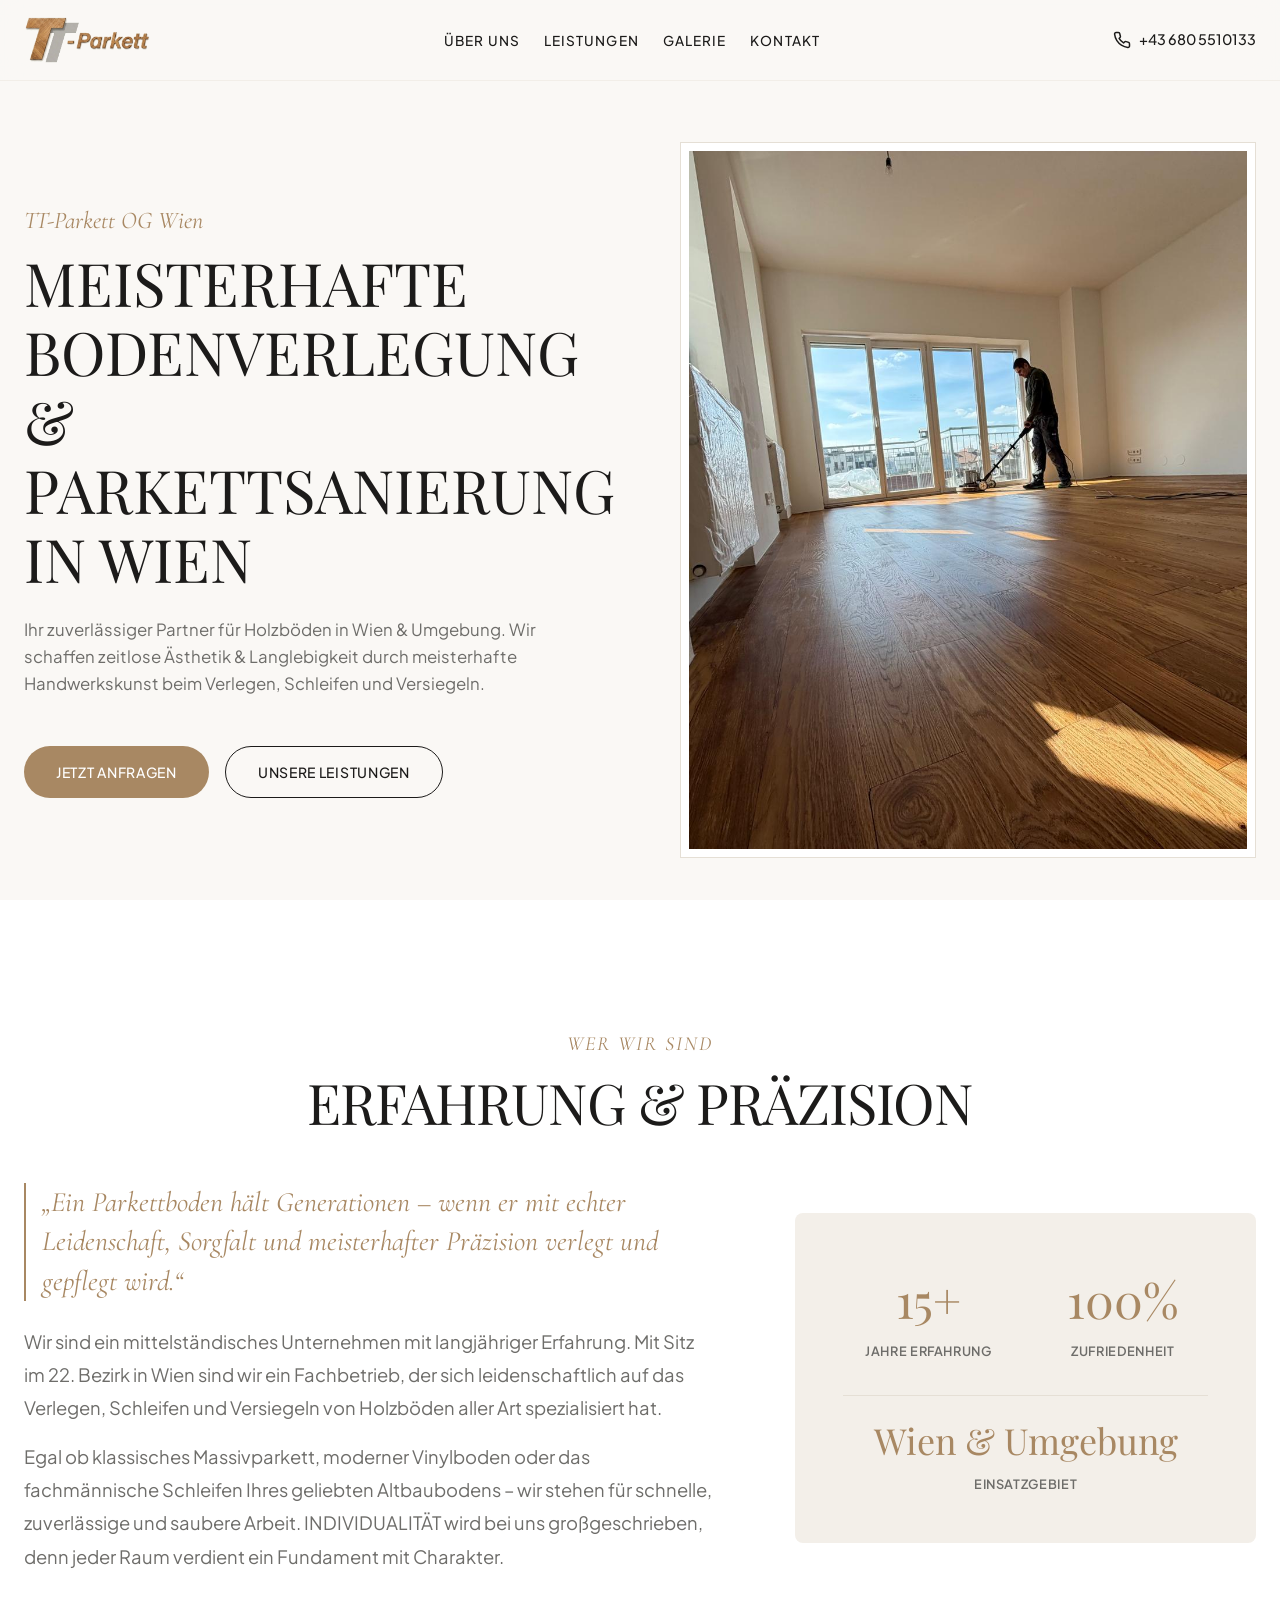
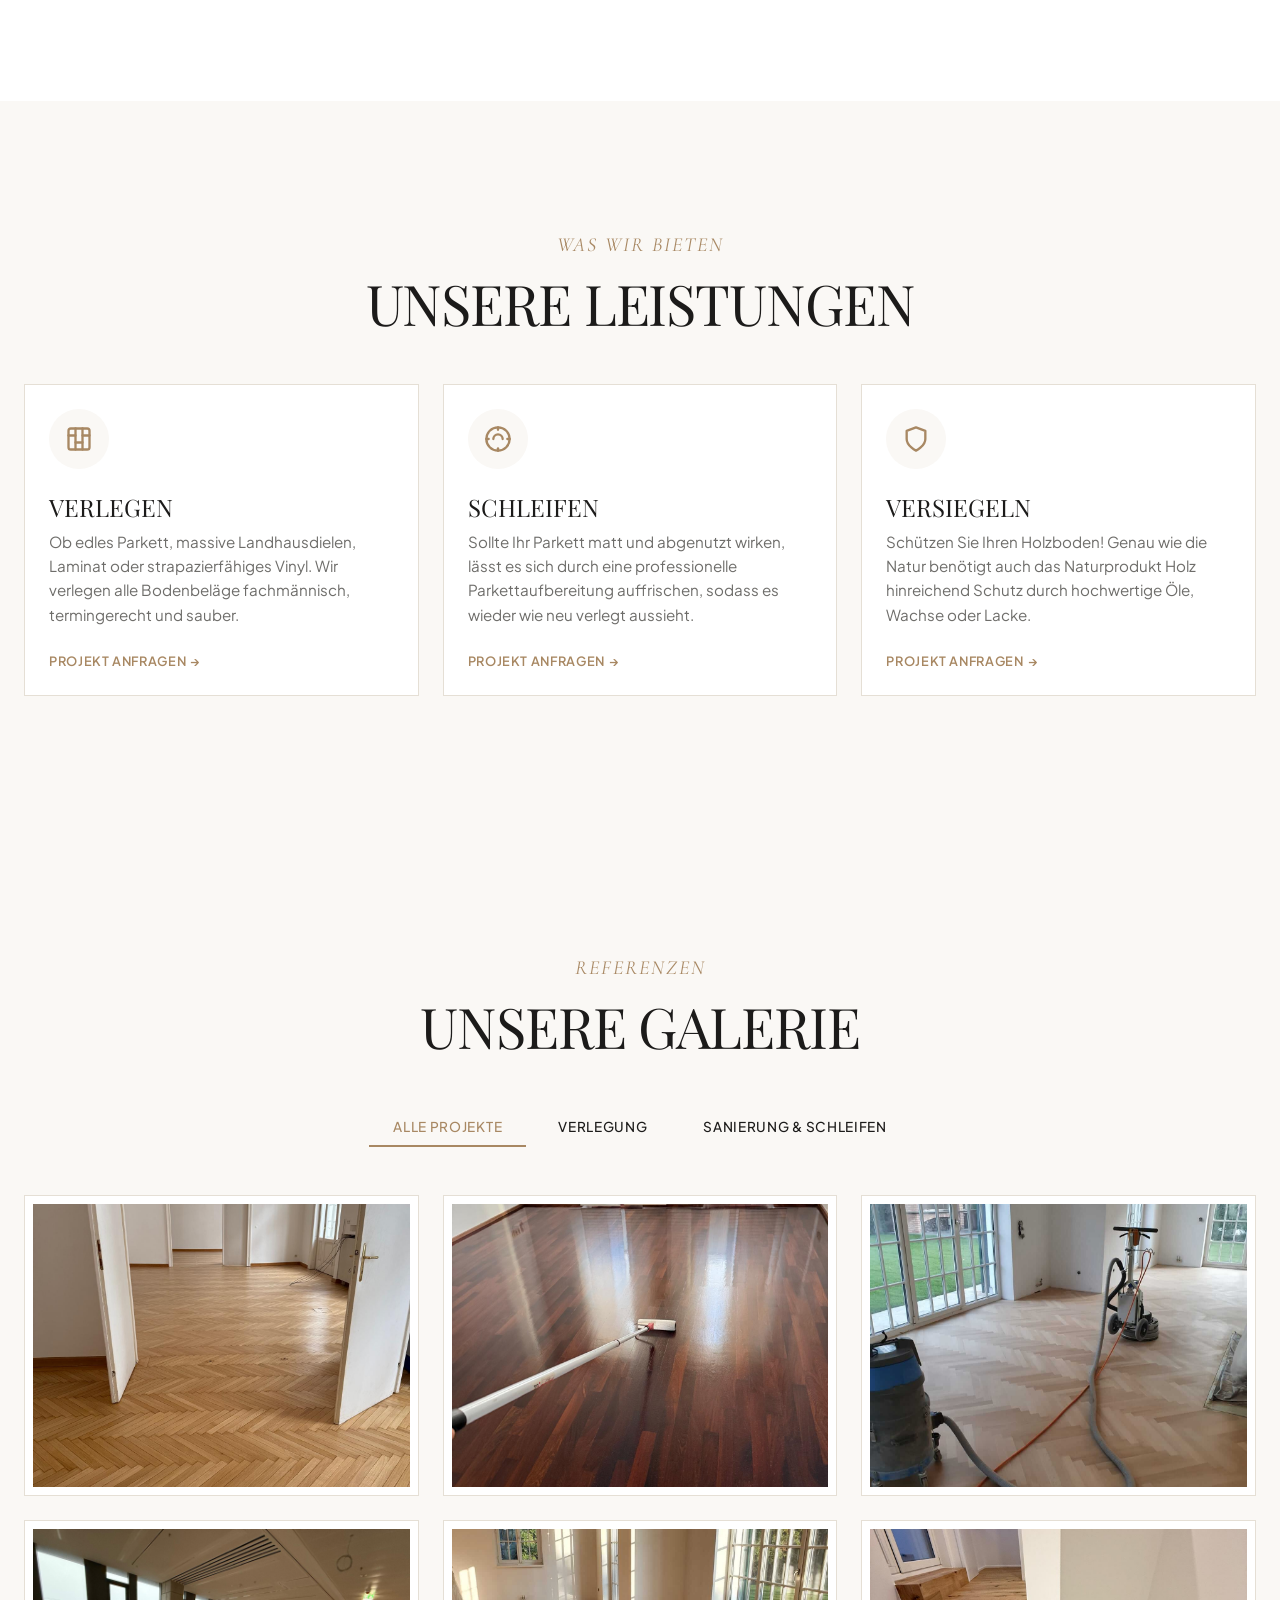
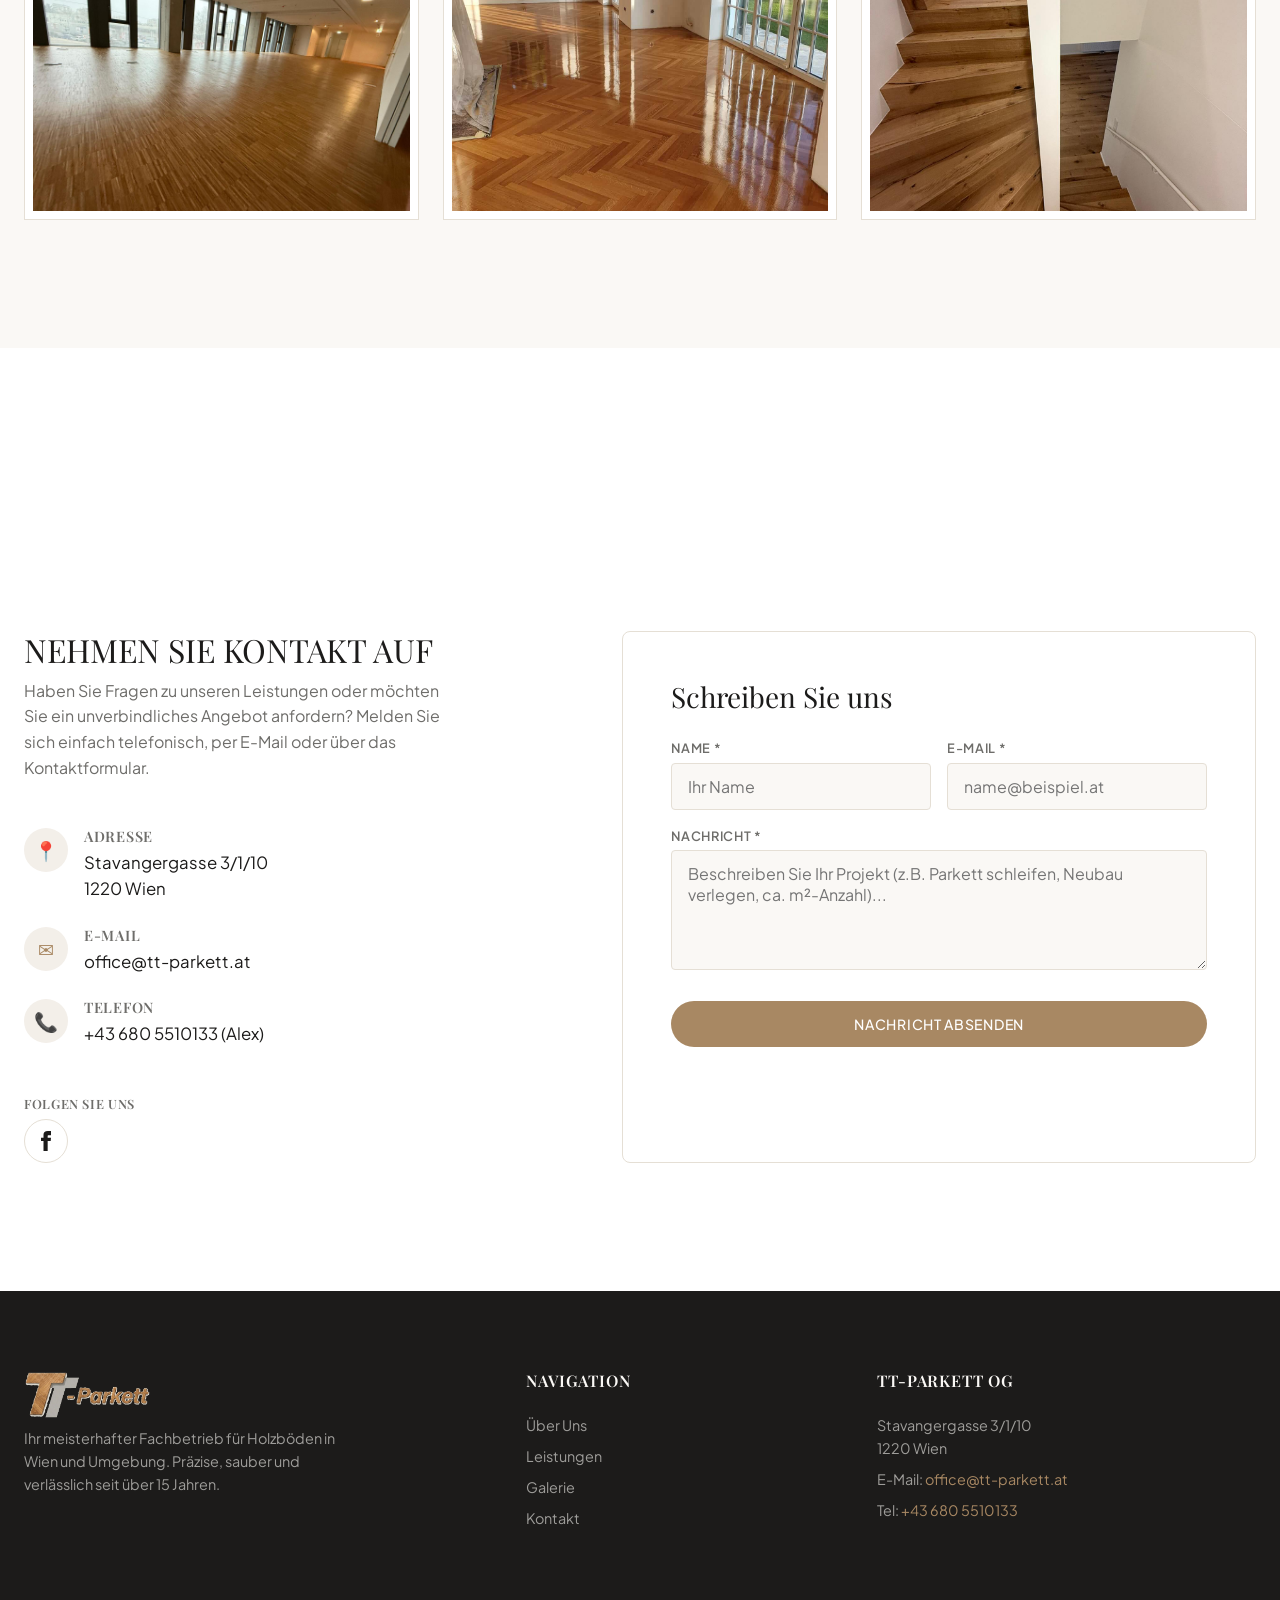
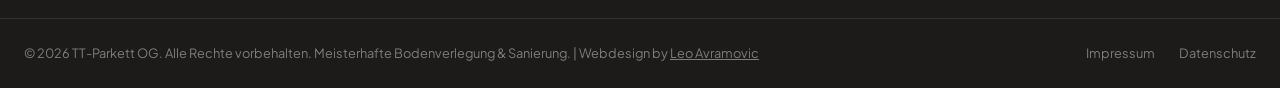
==== commit ea688831: "seo: add local business structured data, canonical urls pointing to tt-parkett.at, and optimize hero" ====
--- a/index.html
+++ b/index.html
@@ -15,7 +15,59 @@
     <meta property="og:description" content="Schnelle und zuverlässige Verlegung, Schleifen und Versiegeln von Holzböden in Wien." />
     <meta property="og:url" content="https://www.tt-parkett.at/" />
     <meta property="og:site_name" content="TT-Parkett" />
-    <meta property="og:image" content="https://leoavramvie.github.io/tt-parket_2026/images/og_preview_logo.png" />
+    <meta property="og:image" content="https://www.tt-parkett.at/images/og_preview_logo.png" />
+    
+    <link rel="canonical" href="https://www.tt-parkett.at/" />
+    
+    <!-- Local Business Structured Data -->
+    <script type="application/ld+json">
+    {
+      "@context": "https://schema.org",
+      "@type": "LocalBusiness",
+      "name": "TT-Parkett OG",
+      "image": "https://www.tt-parkett.at/images/og_preview_logo.png",
+      "logo": "https://www.tt-parkett.at/images/logo.png",
+      "@id": "https://www.tt-parkett.at/#localbusiness",
+      "url": "https://www.tt-parkett.at/",
+      "telephone": "+436805510133",
+      "address": {
+        "@type": "PostalAddress",
+        "streetAddress": "Stavangergasse 3/1/10",
+        "addressLocality": "Wien",
+        "postalCode": "1220",
+        "addressCountry": "AT"
+      },
+      "geo": {
+        "@type": "GeoCoordinates",
+        "latitude": 48.23233,
+        "longitude": 16.48008
+      },
+      "openingHoursSpecification": [
+        {
+          "@type": "OpeningHoursSpecification",
+          "dayOfWeek": [
+            "Monday",
+            "Tuesday",
+            "Wednesday",
+            "Thursday",
+            "Friday"
+          ],
+          "opens": "08:00",
+          "closes": "18:00"
+        },
+        {
+          "@type": "OpeningHoursSpecification",
+          "dayOfWeek": "Saturday",
+          "opens": "09:00",
+          "closes": "14:00"
+        }
+      ],
+      "sameAs": [
+        "https://www.facebook.com/TTParkett"
+      ],
+      "priceRange": "$$"
+    }
+    </script>
     
     <!-- Favicon -->
     <link rel="icon" type="image/png" href="images/favicon.png">
@@ -84,11 +136,9 @@
             <div class="container hero-grid">
                 <div class="hero-content reveal">
                     <p class="hero-subtitle">TT-Parkett OG Wien</p>
-                    <h1 class="hero-title">Meisterhafte Bodenverlegung &amp; Sanierung</h1>
+                    <h1 class="hero-title">Meisterhafte Bodenverlegung &amp; Parkettsanierung in Wien</h1>
                     <p class="hero-description">
-                        Wir schaffen zeitlose Ästhetik &amp; Langlebigkeit durch höchste Handwerkskunst. 
-                        Entdecken Sie meisterhafte Holzfußböden &amp; professionelle Verlegung für Ihr Zuhause.
-                        Aus Leidenschaft für Holz.
+                        Ihr zuverlässiger Partner für Holzböden in Wien &amp; Umgebung. Wir schaffen zeitlose Ästhetik &amp; Langlebigkeit durch meisterhafte Handwerkskunst beim Verlegen, Schleifen und Versiegeln.
                     </p>
                     <div class="hero-actions">
                         <a href="#kontakt" class="btn btn-primary" id="hero-cta-calc">Jetzt anfragen</a>
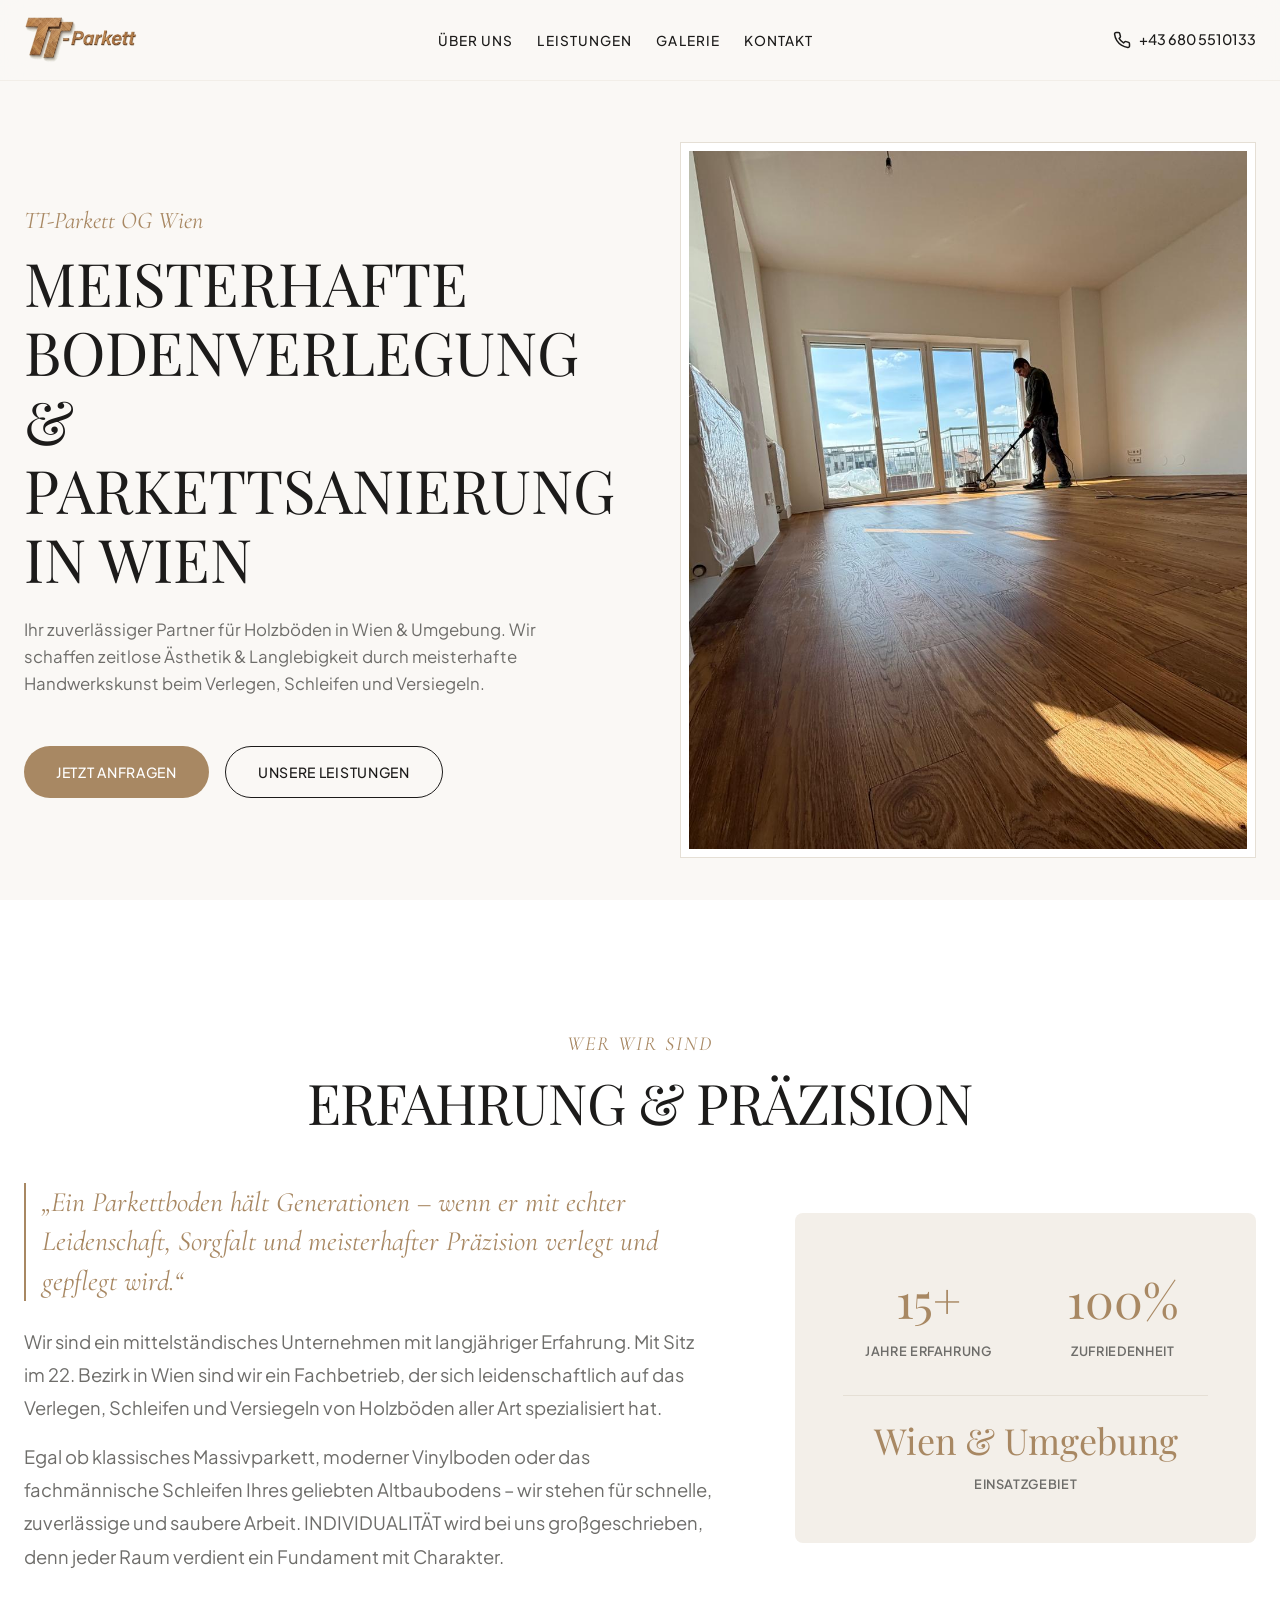
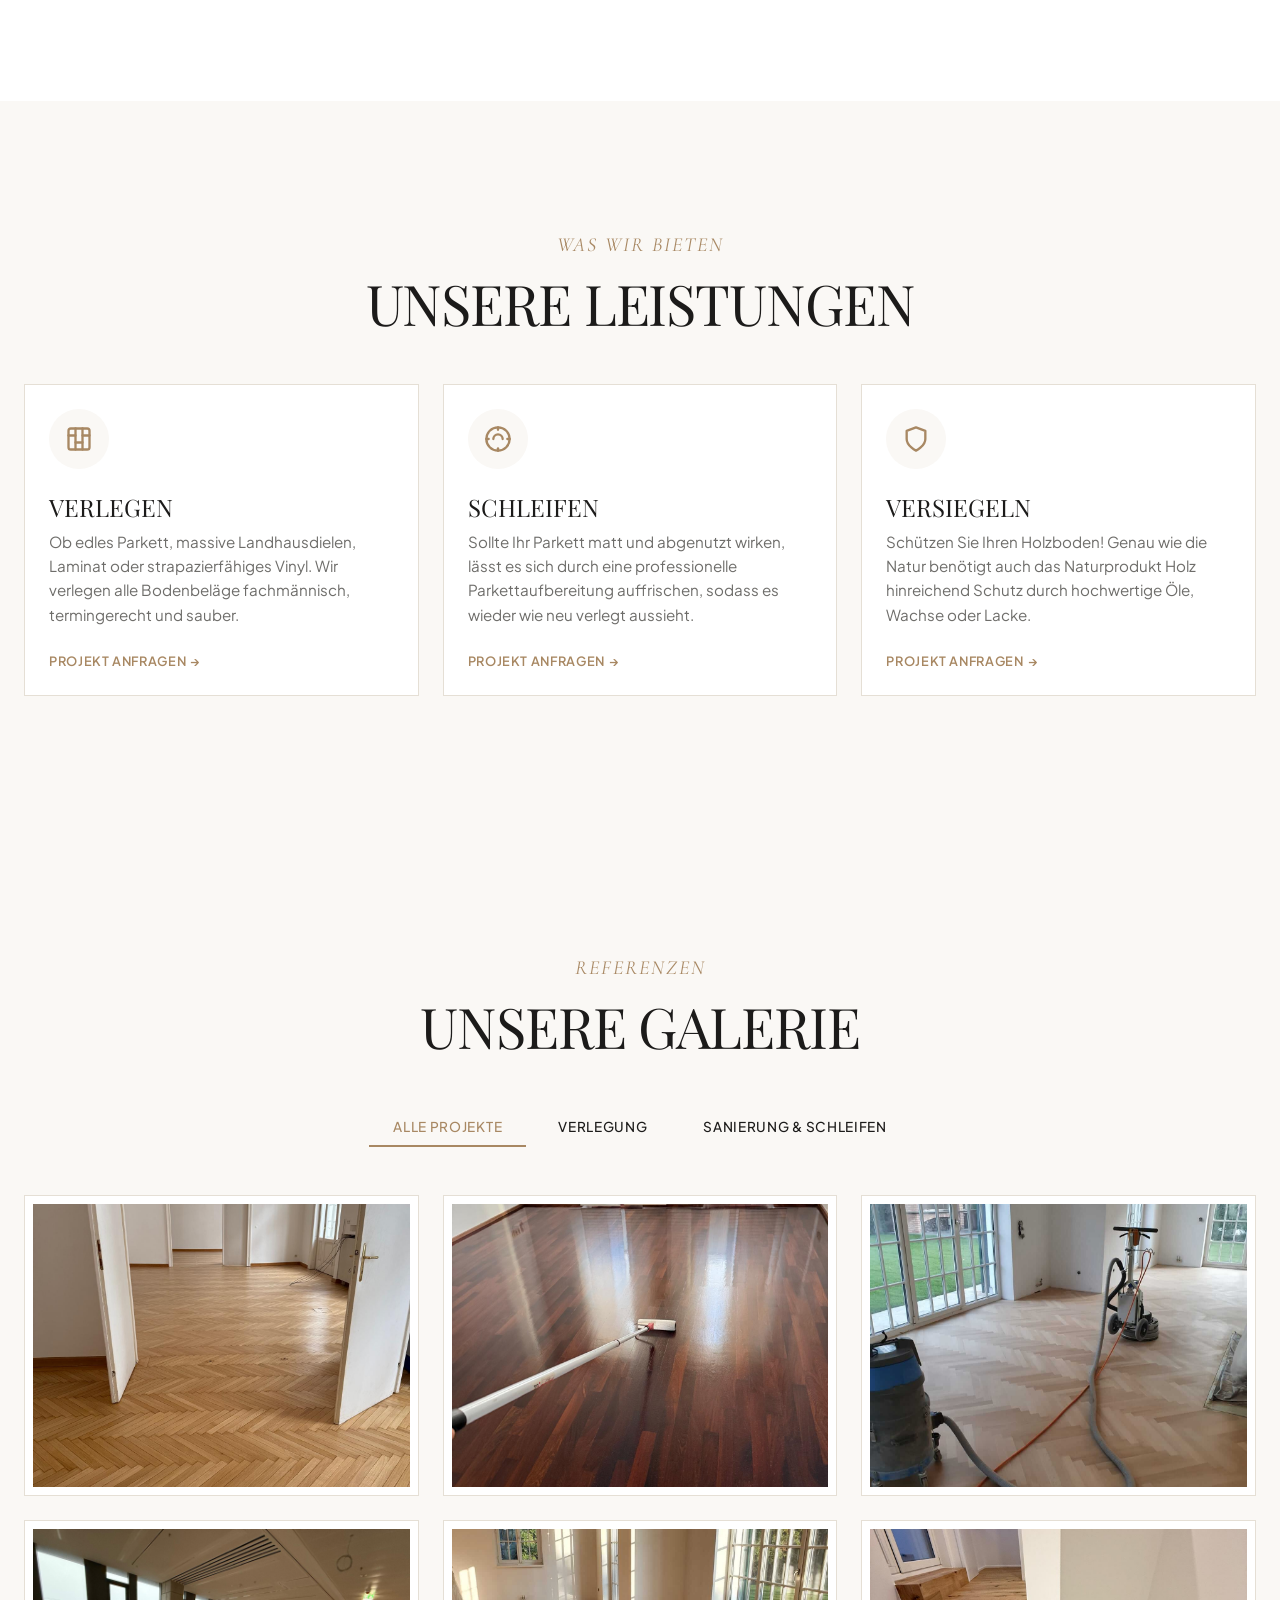
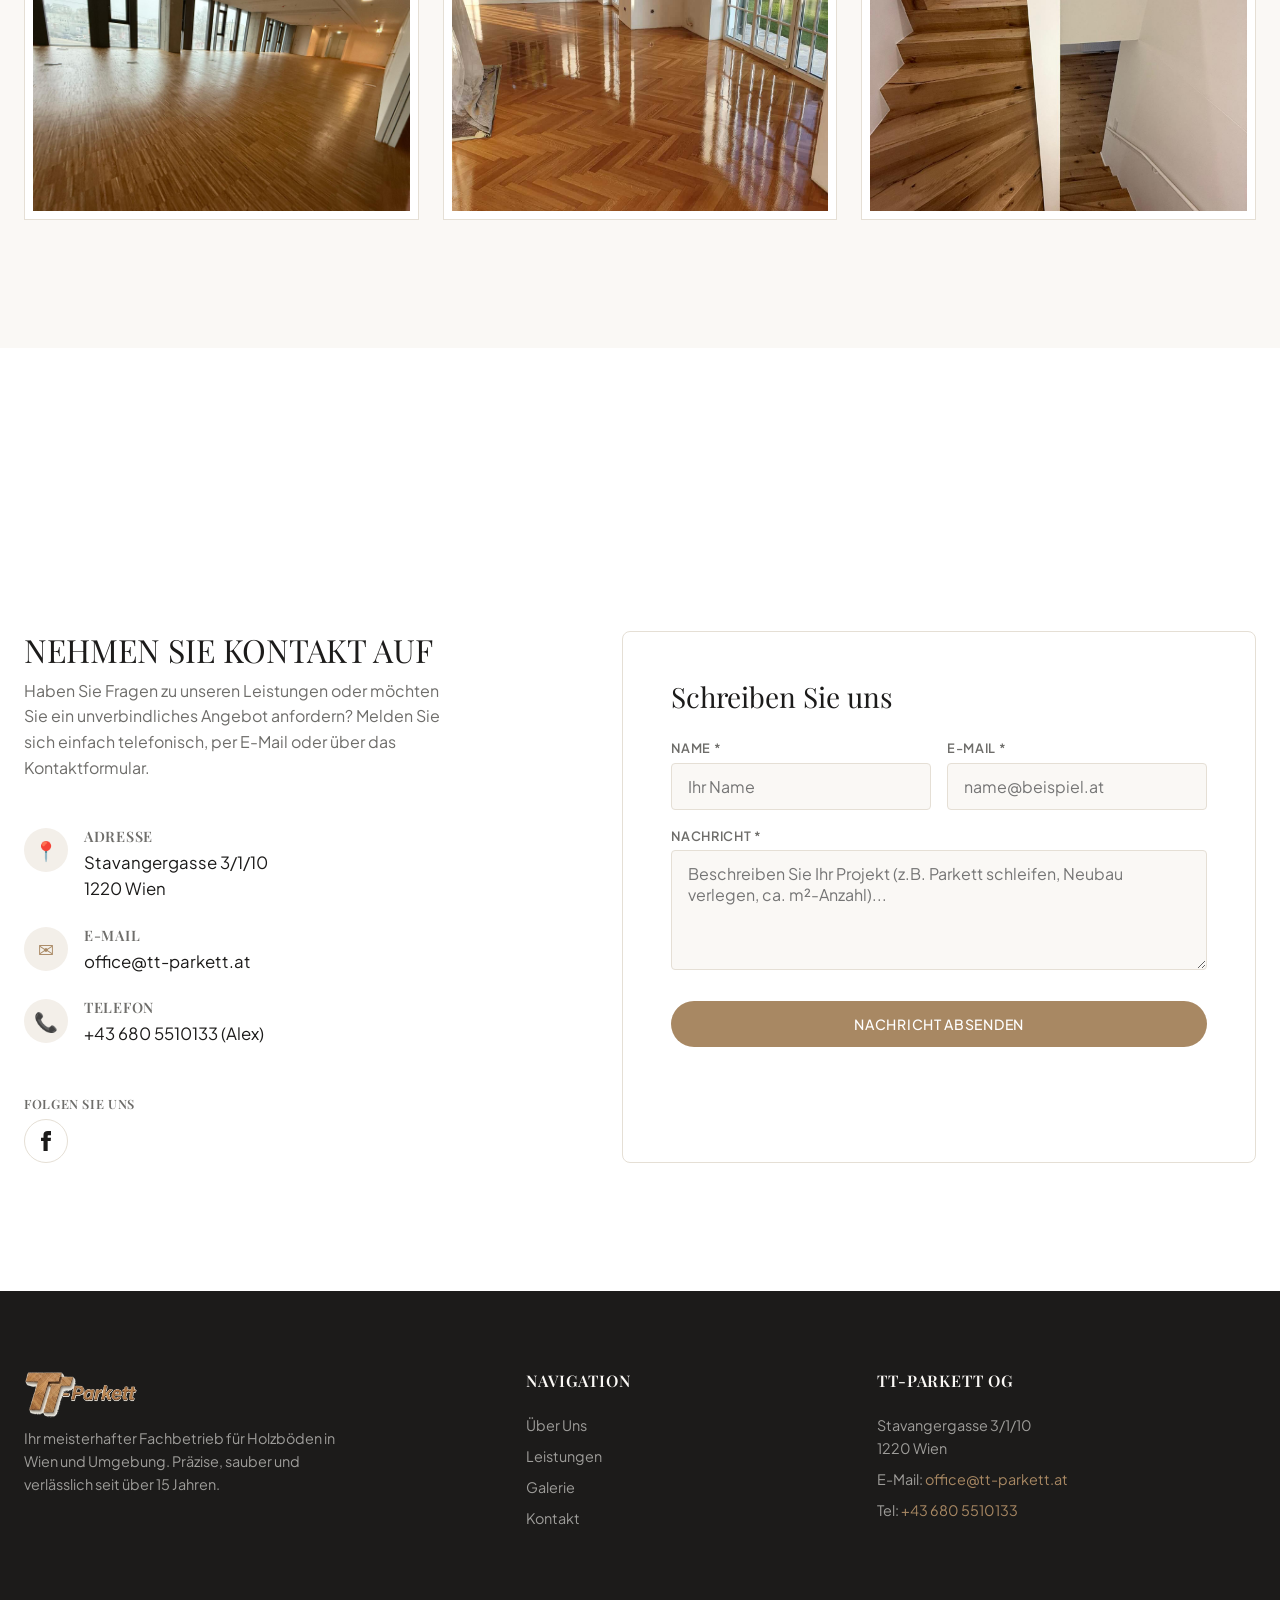
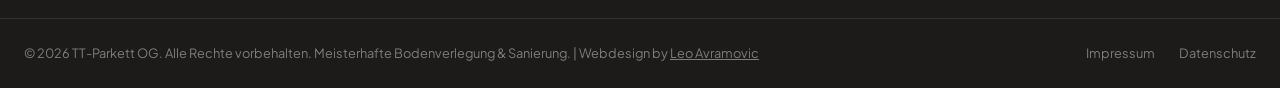
==== commit bf489e45: "design: deploy new logo with double wooden T design and bump CSS cache buster to v=6" ====
--- a/index.html
+++ b/index.html
@@ -73,7 +73,7 @@
     <link rel="icon" type="image/png" href="images/favicon.png">
     
     <!-- Stylesheets -->
-    <link rel="stylesheet" href="css/styles.css?v=5">
+    <link rel="stylesheet" href="css/styles.css?v=6">
 </head>
 <body>
 
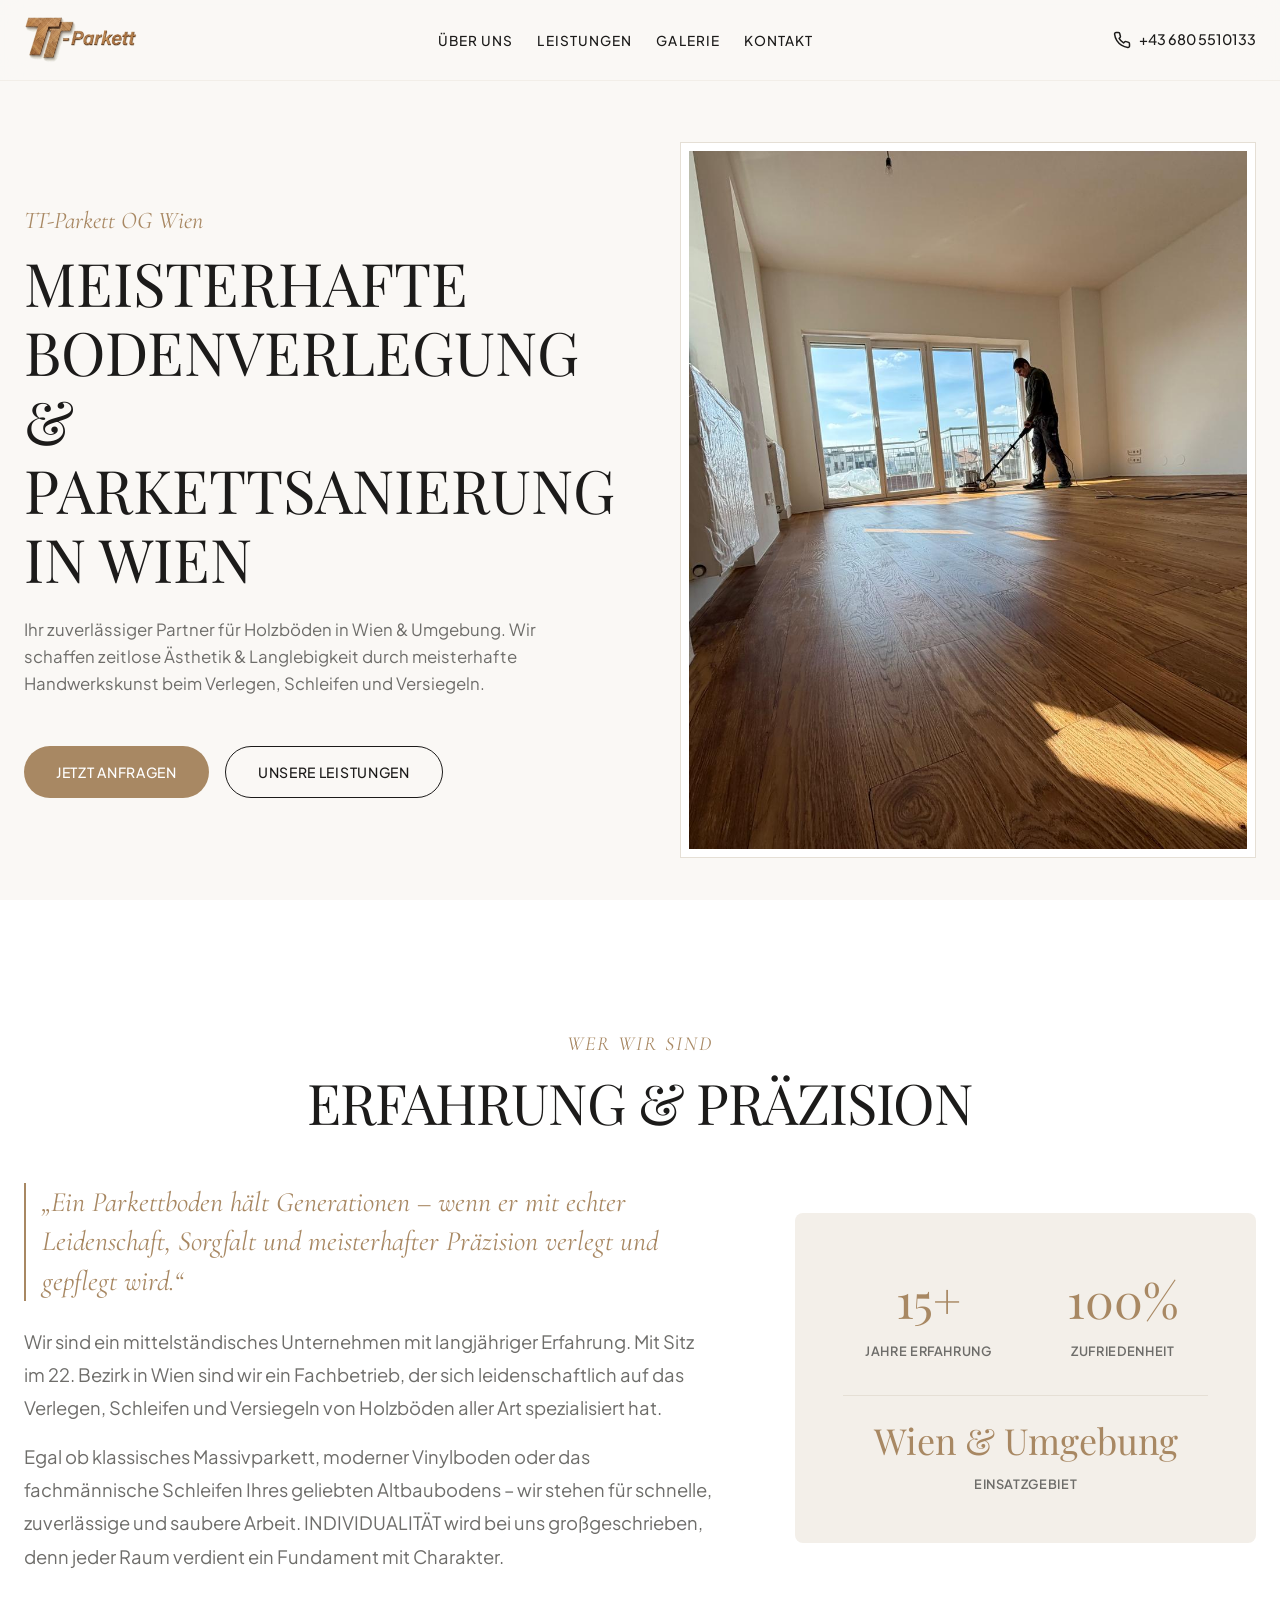
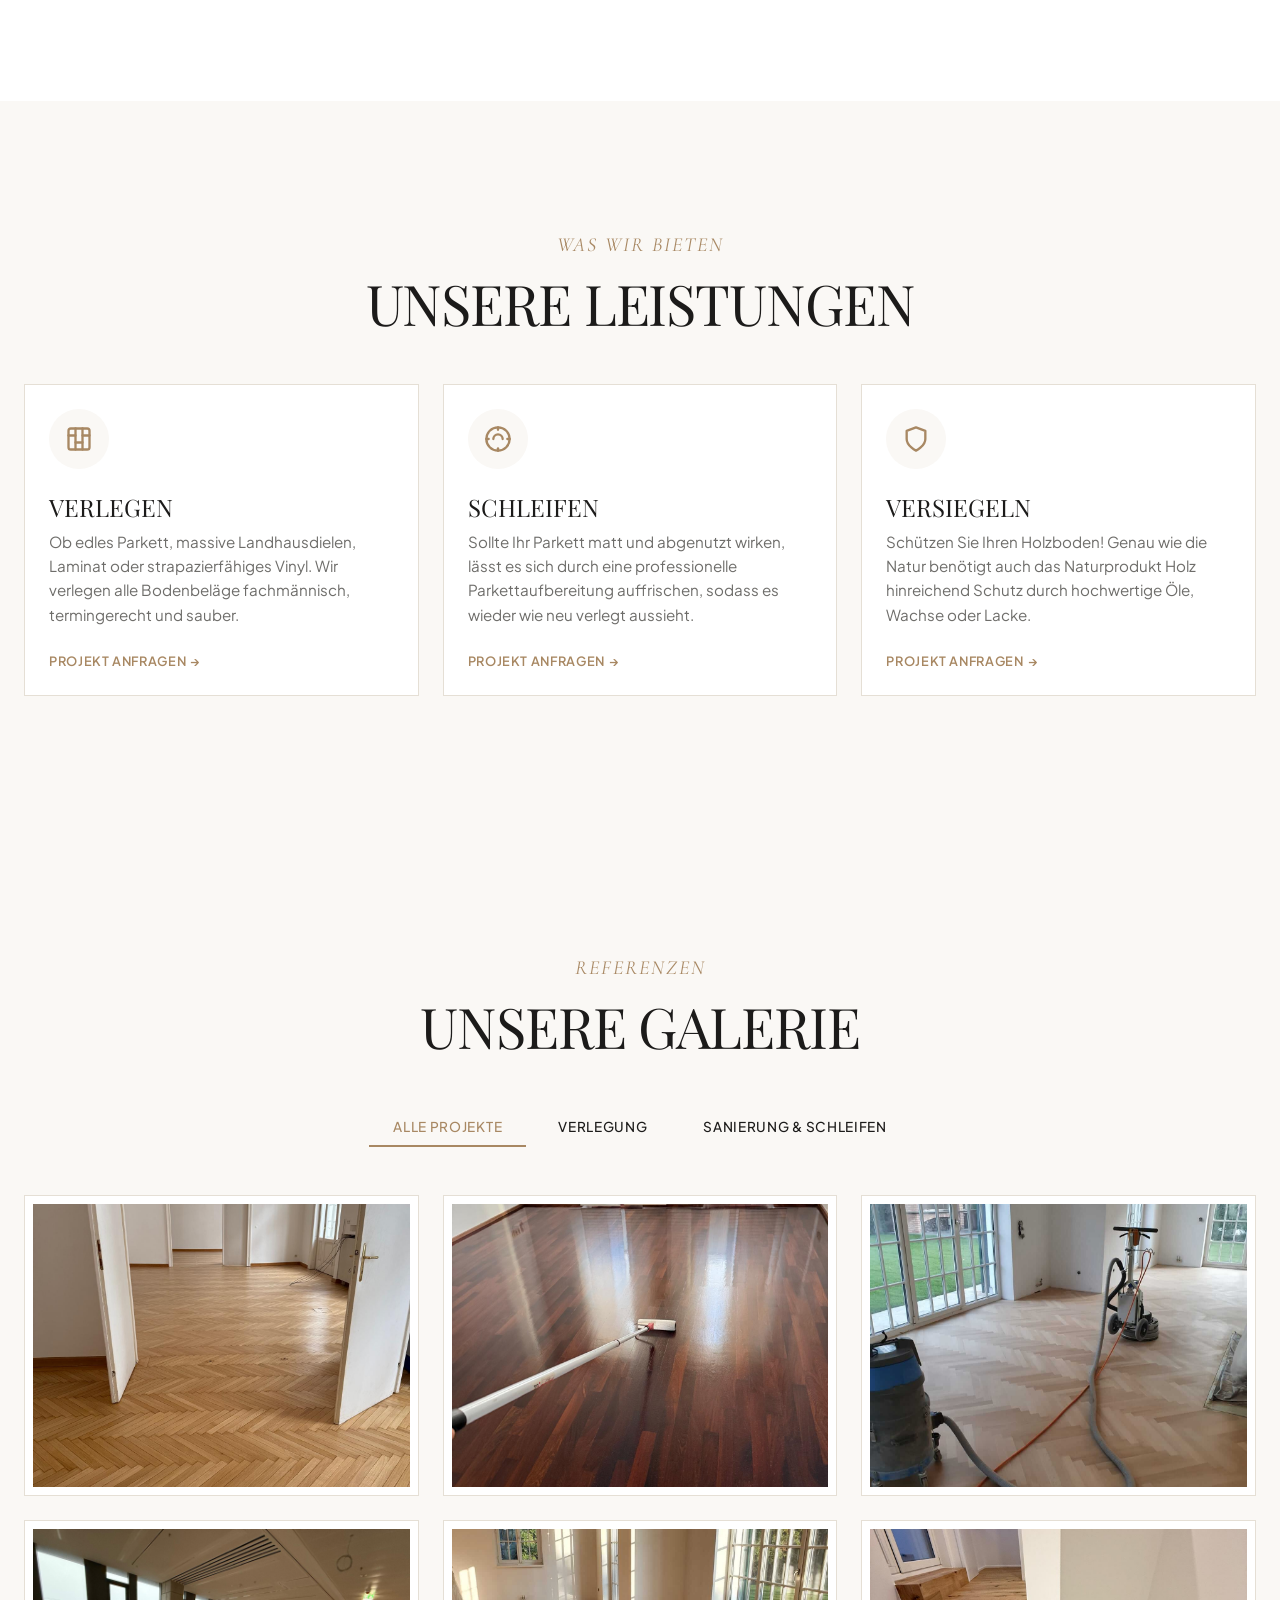
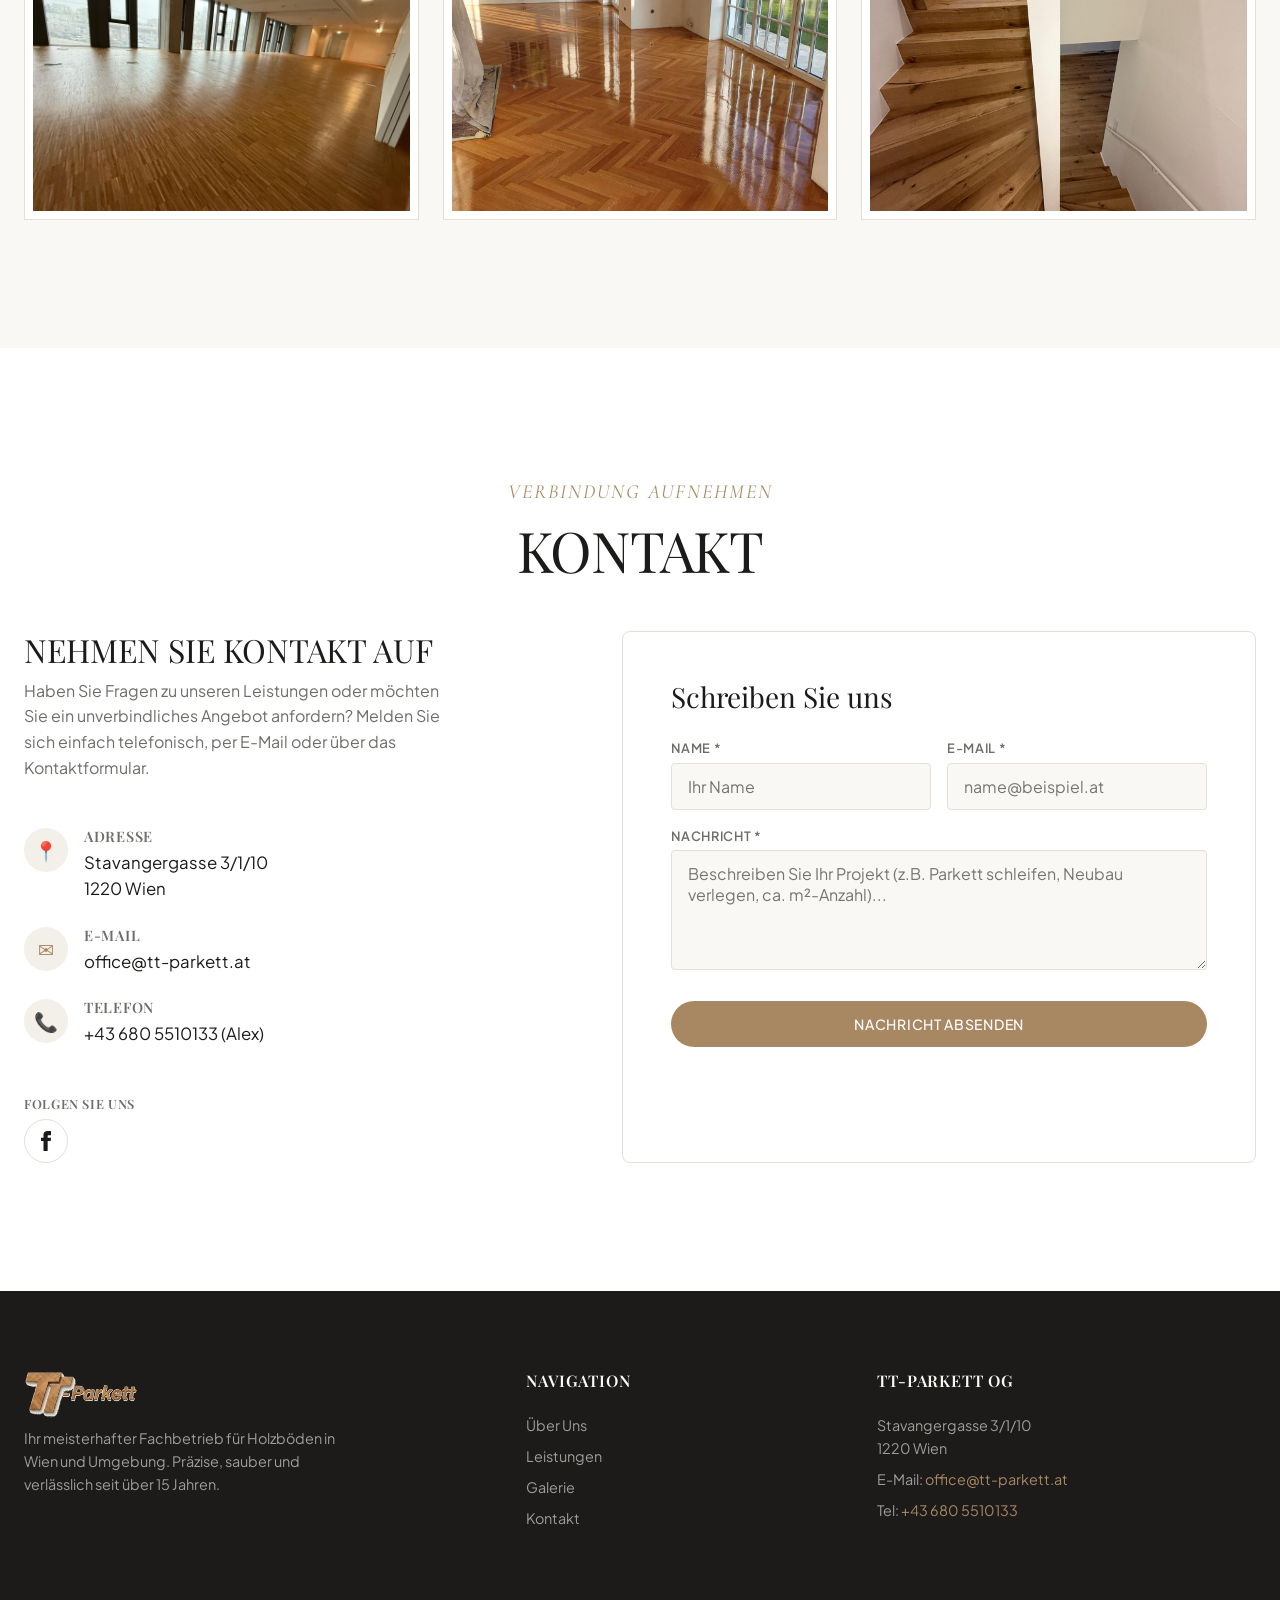
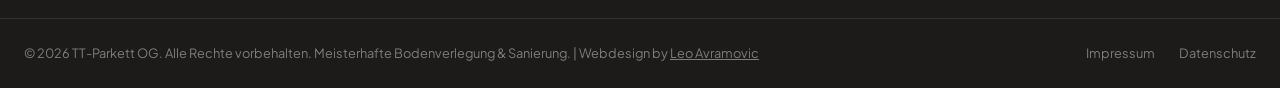
==== commit 3e59cae9: "seo: point og:image back to staging for testing preview, bump CSS to v=8" ====
--- a/index.html
+++ b/index.html
@@ -15,7 +15,7 @@
     <meta property="og:description" content="Schnelle und zuverlässige Verlegung, Schleifen und Versiegeln von Holzböden in Wien." />
     <meta property="og:url" content="https://www.tt-parkett.at/" />
     <meta property="og:site_name" content="TT-Parkett" />
-    <meta property="og:image" content="https://www.tt-parkett.at/images/og_preview_logo.png" />
+    <meta property="og:image" content="https://leoavramvie.github.io/tt-parket_2026/images/og_preview_logo.png" />
     
     <link rel="canonical" href="https://www.tt-parkett.at/" />
     
@@ -73,7 +73,7 @@
     <link rel="icon" type="image/png" href="images/favicon.png">
     
     <!-- Stylesheets -->
-    <link rel="stylesheet" href="css/styles.css?v=6">
+    <link rel="stylesheet" href="css/styles.css?v=8">
 </head>
 <body>
 
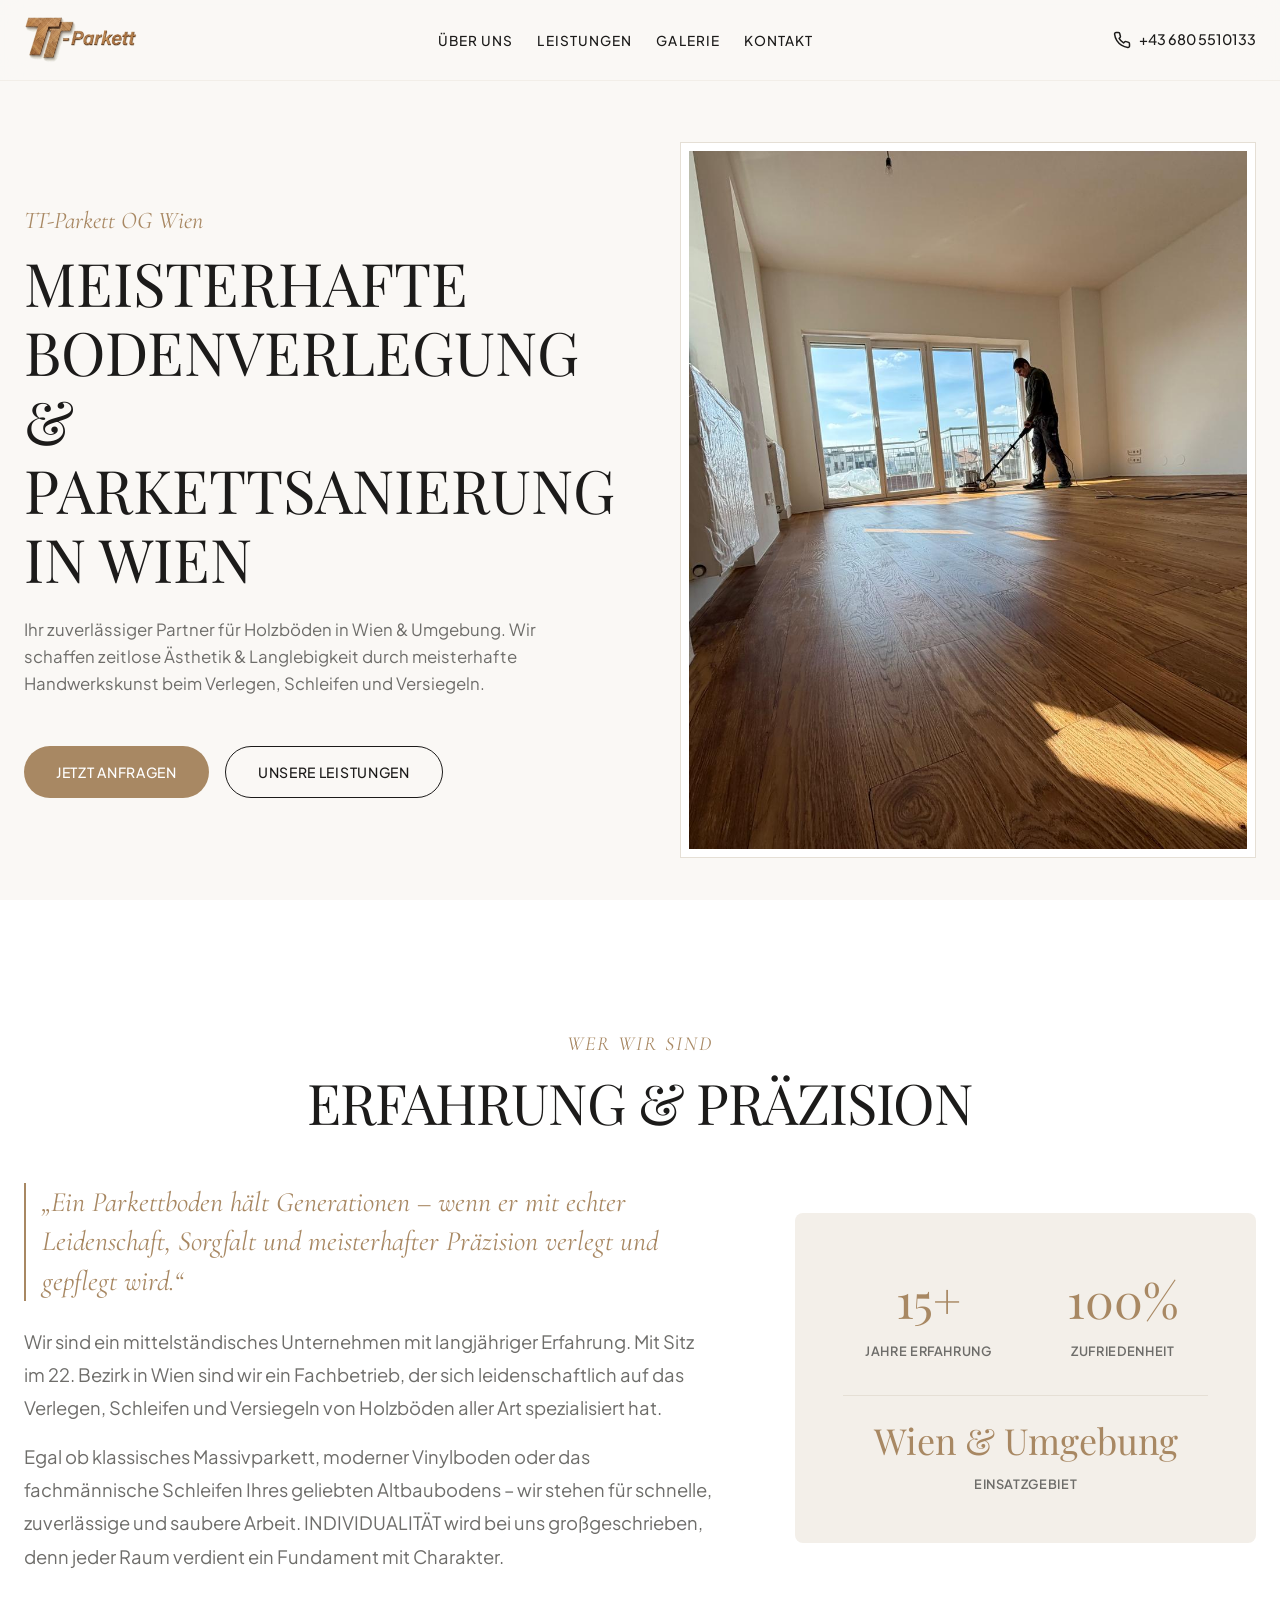
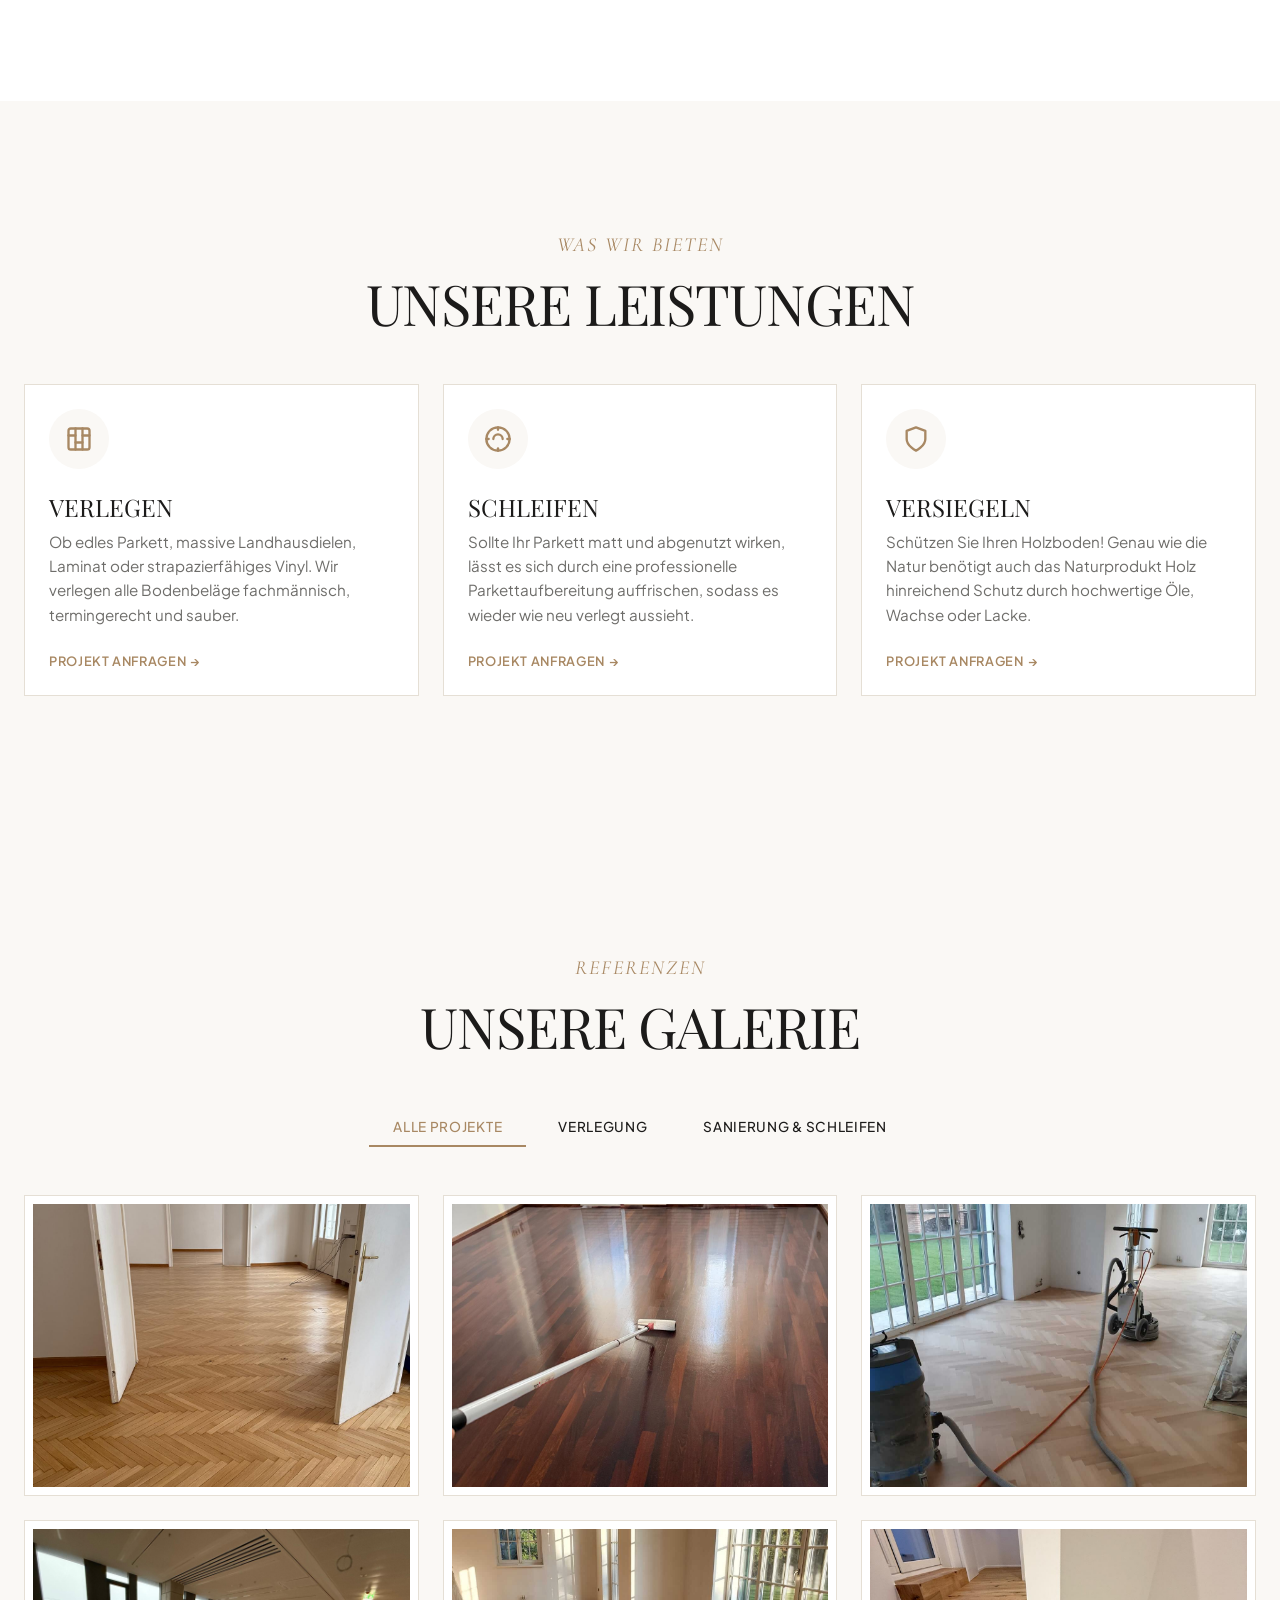
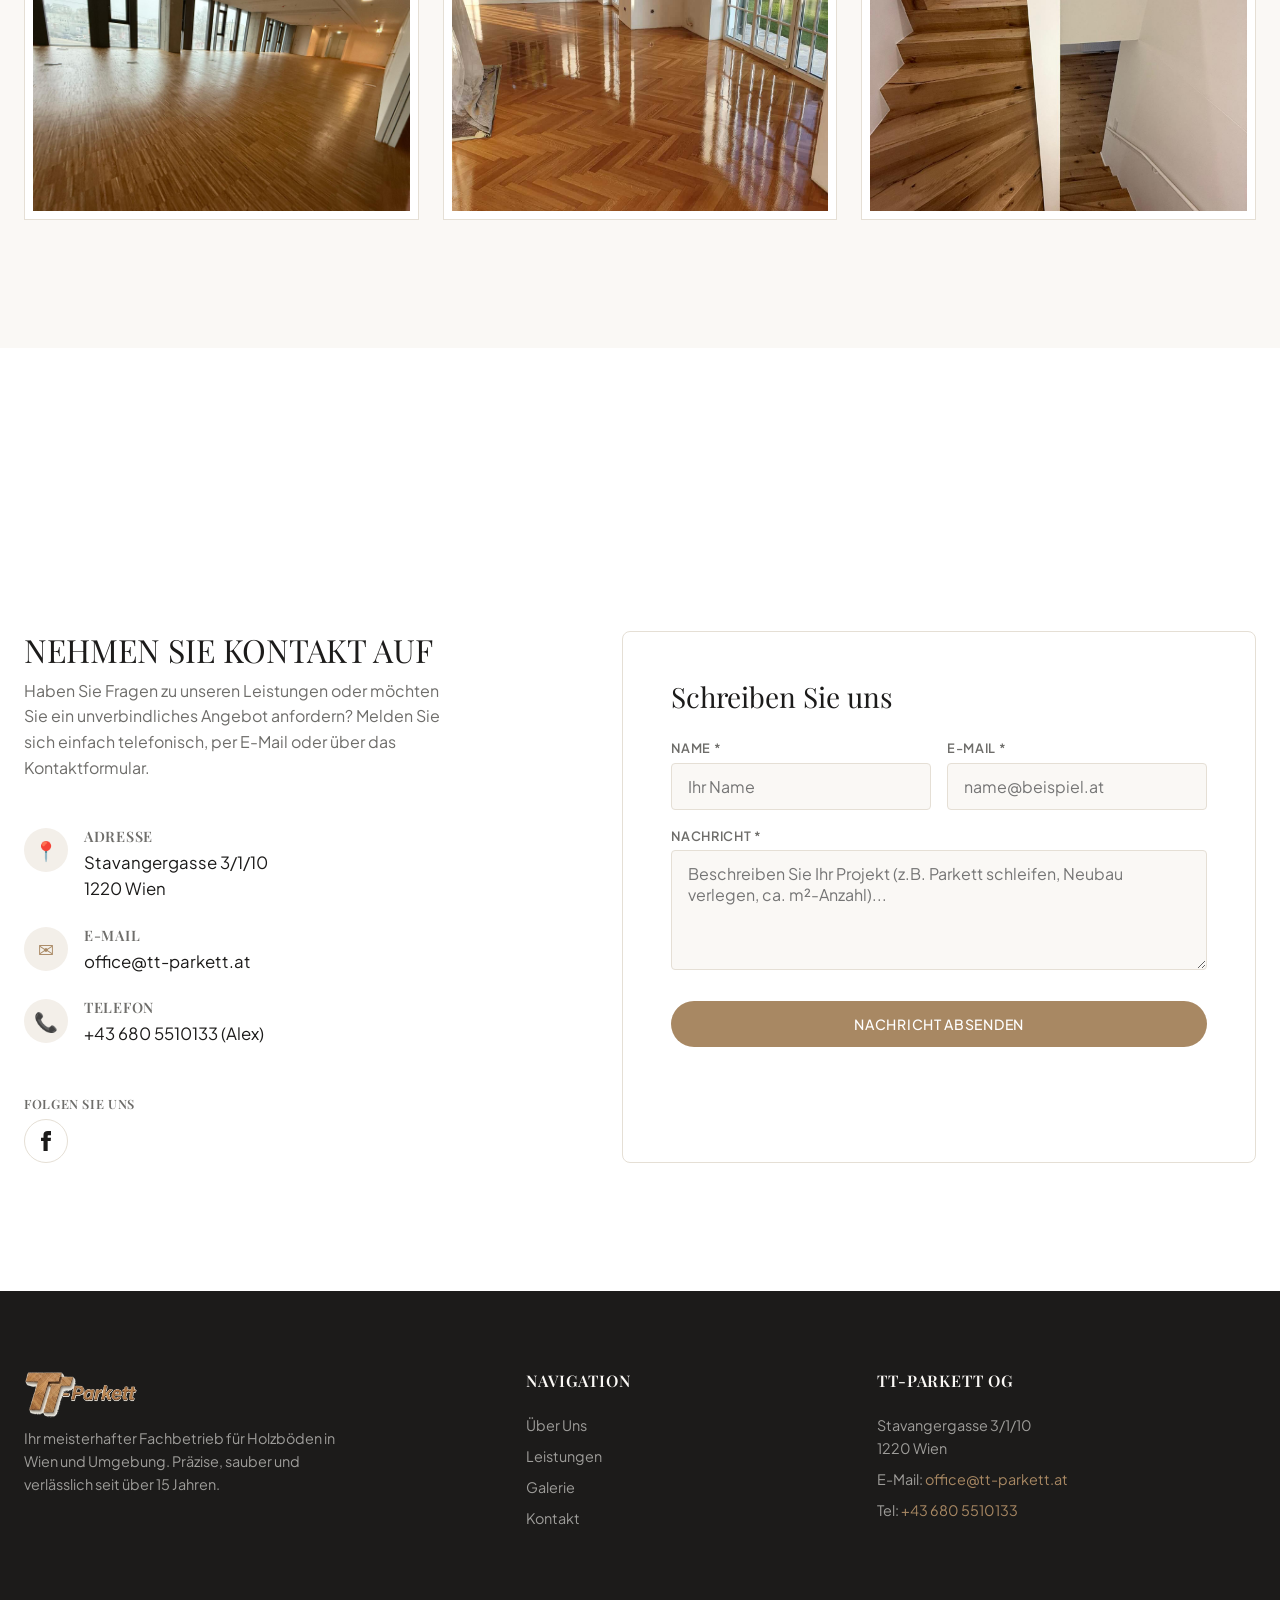
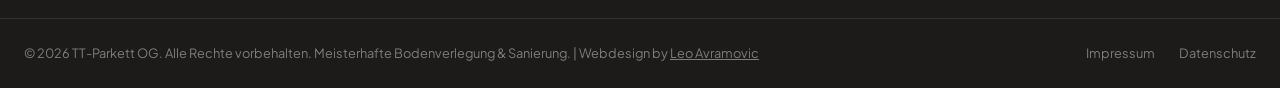
==== commit c6c67f0b: "seo: bump og:image version to v=8 to bypass WhatsApp image cache" ====
--- a/index.html
+++ b/index.html
@@ -15,7 +15,7 @@
     <meta property="og:description" content="Schnelle und zuverlässige Verlegung, Schleifen und Versiegeln von Holzböden in Wien." />
     <meta property="og:url" content="https://www.tt-parkett.at/" />
     <meta property="og:site_name" content="TT-Parkett" />
-    <meta property="og:image" content="https://leoavramvie.github.io/tt-parket_2026/images/og_preview_logo.png" />
+    <meta property="og:image" content="https://leoavramvie.github.io/tt-parket_2026/images/og_preview_logo.png?v=8" />
     
     <link rel="canonical" href="https://www.tt-parkett.at/" />
     
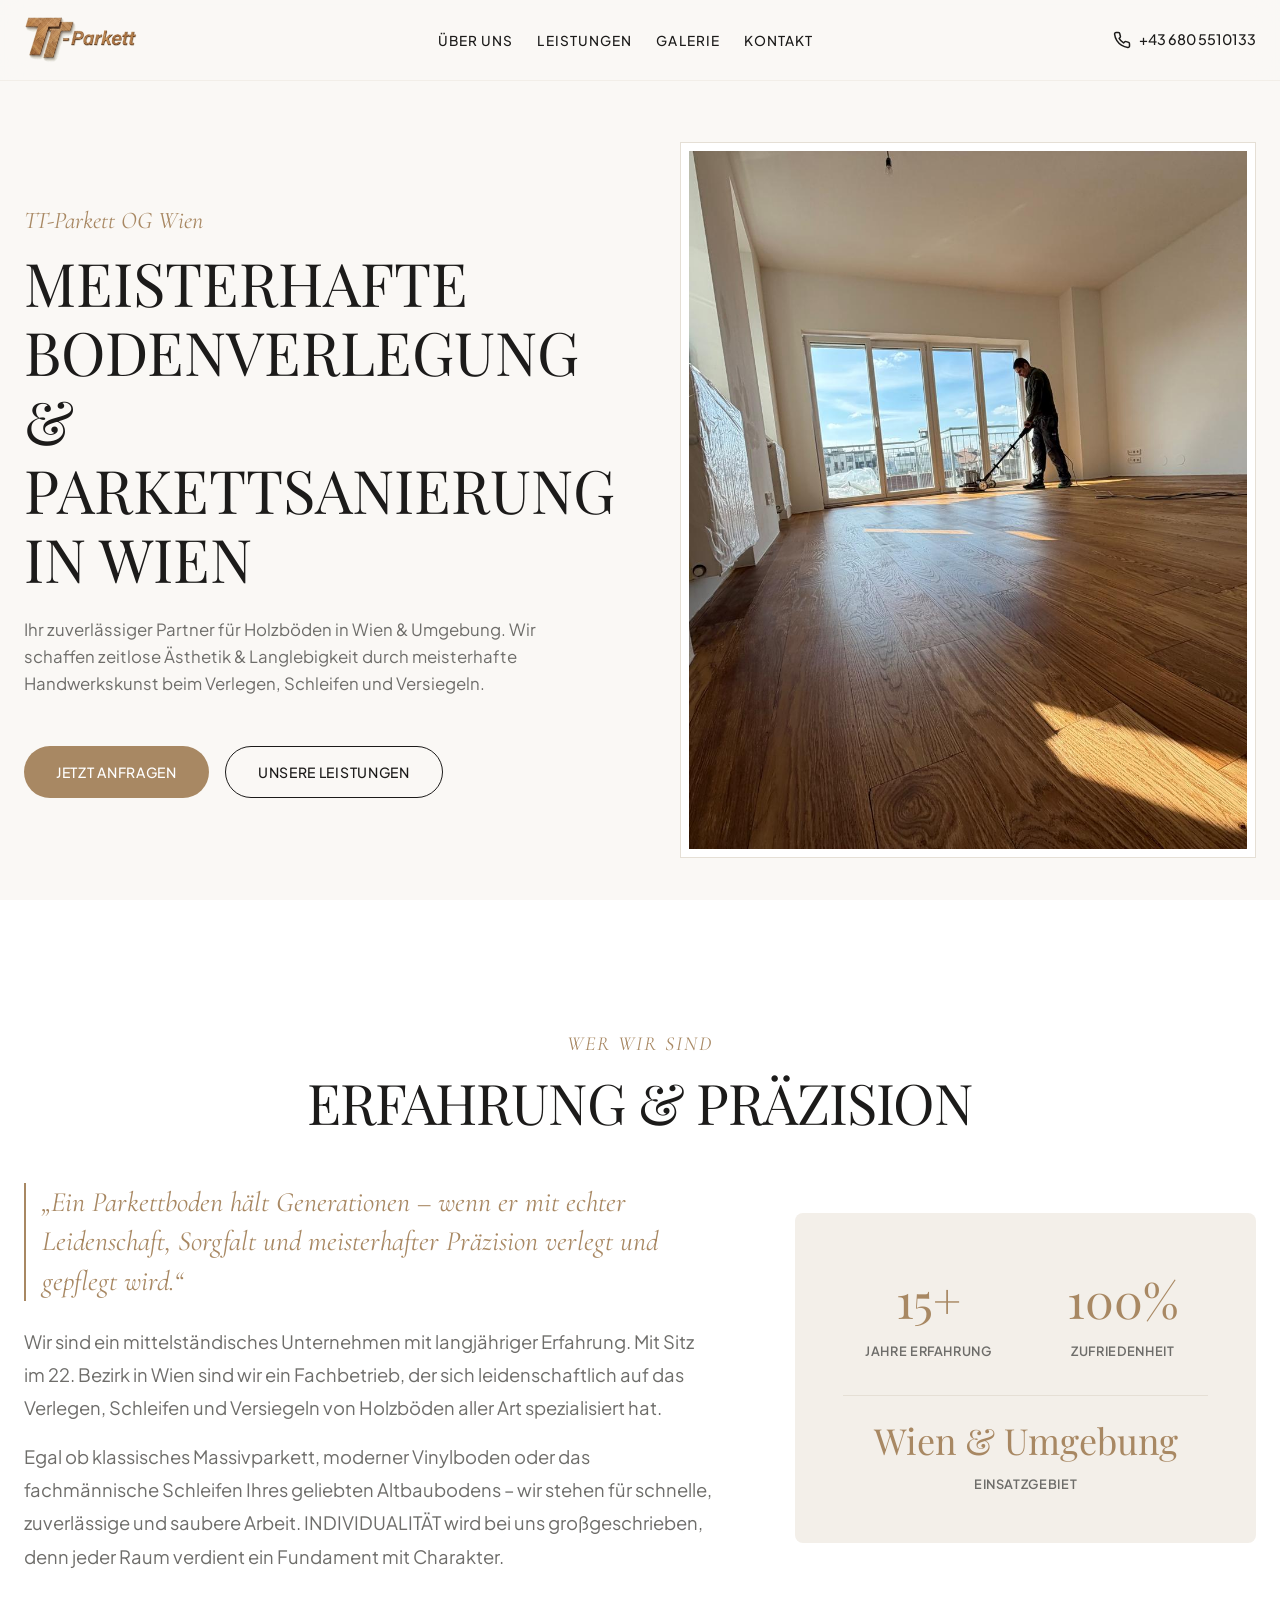
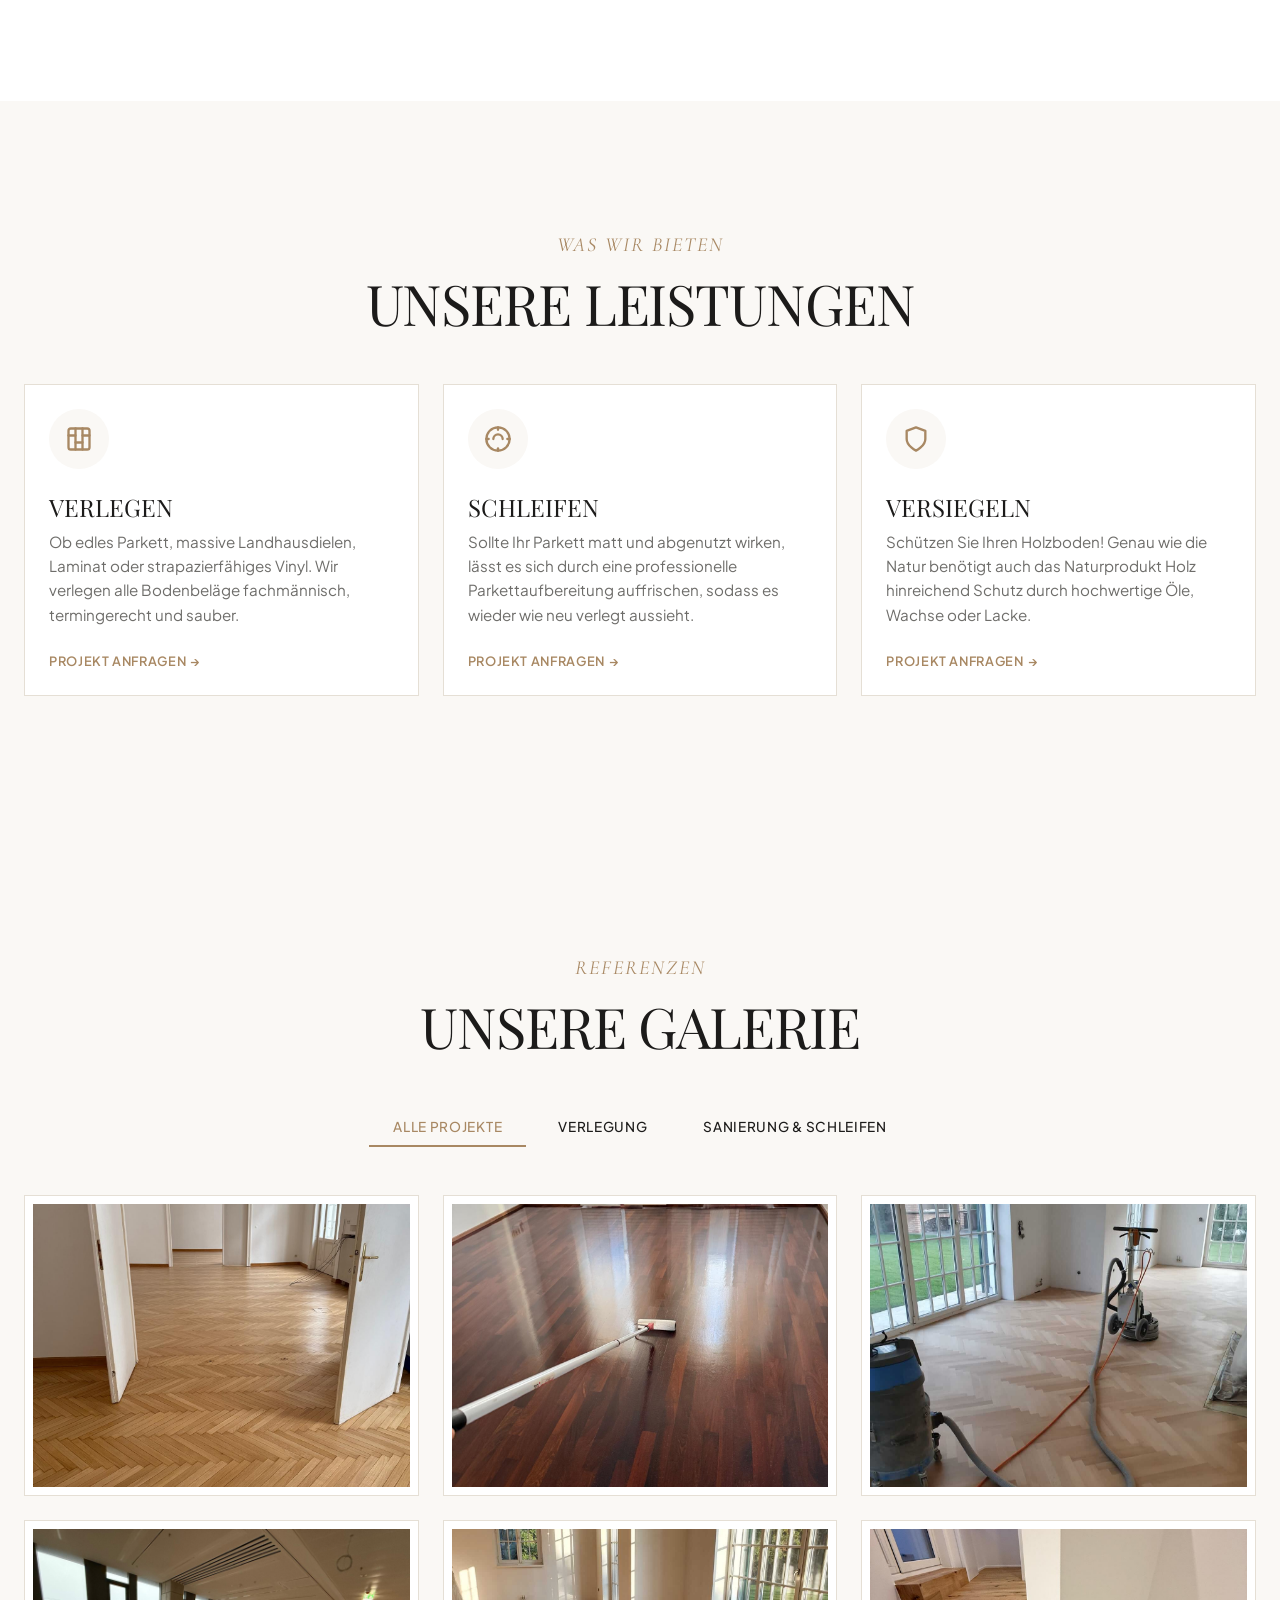
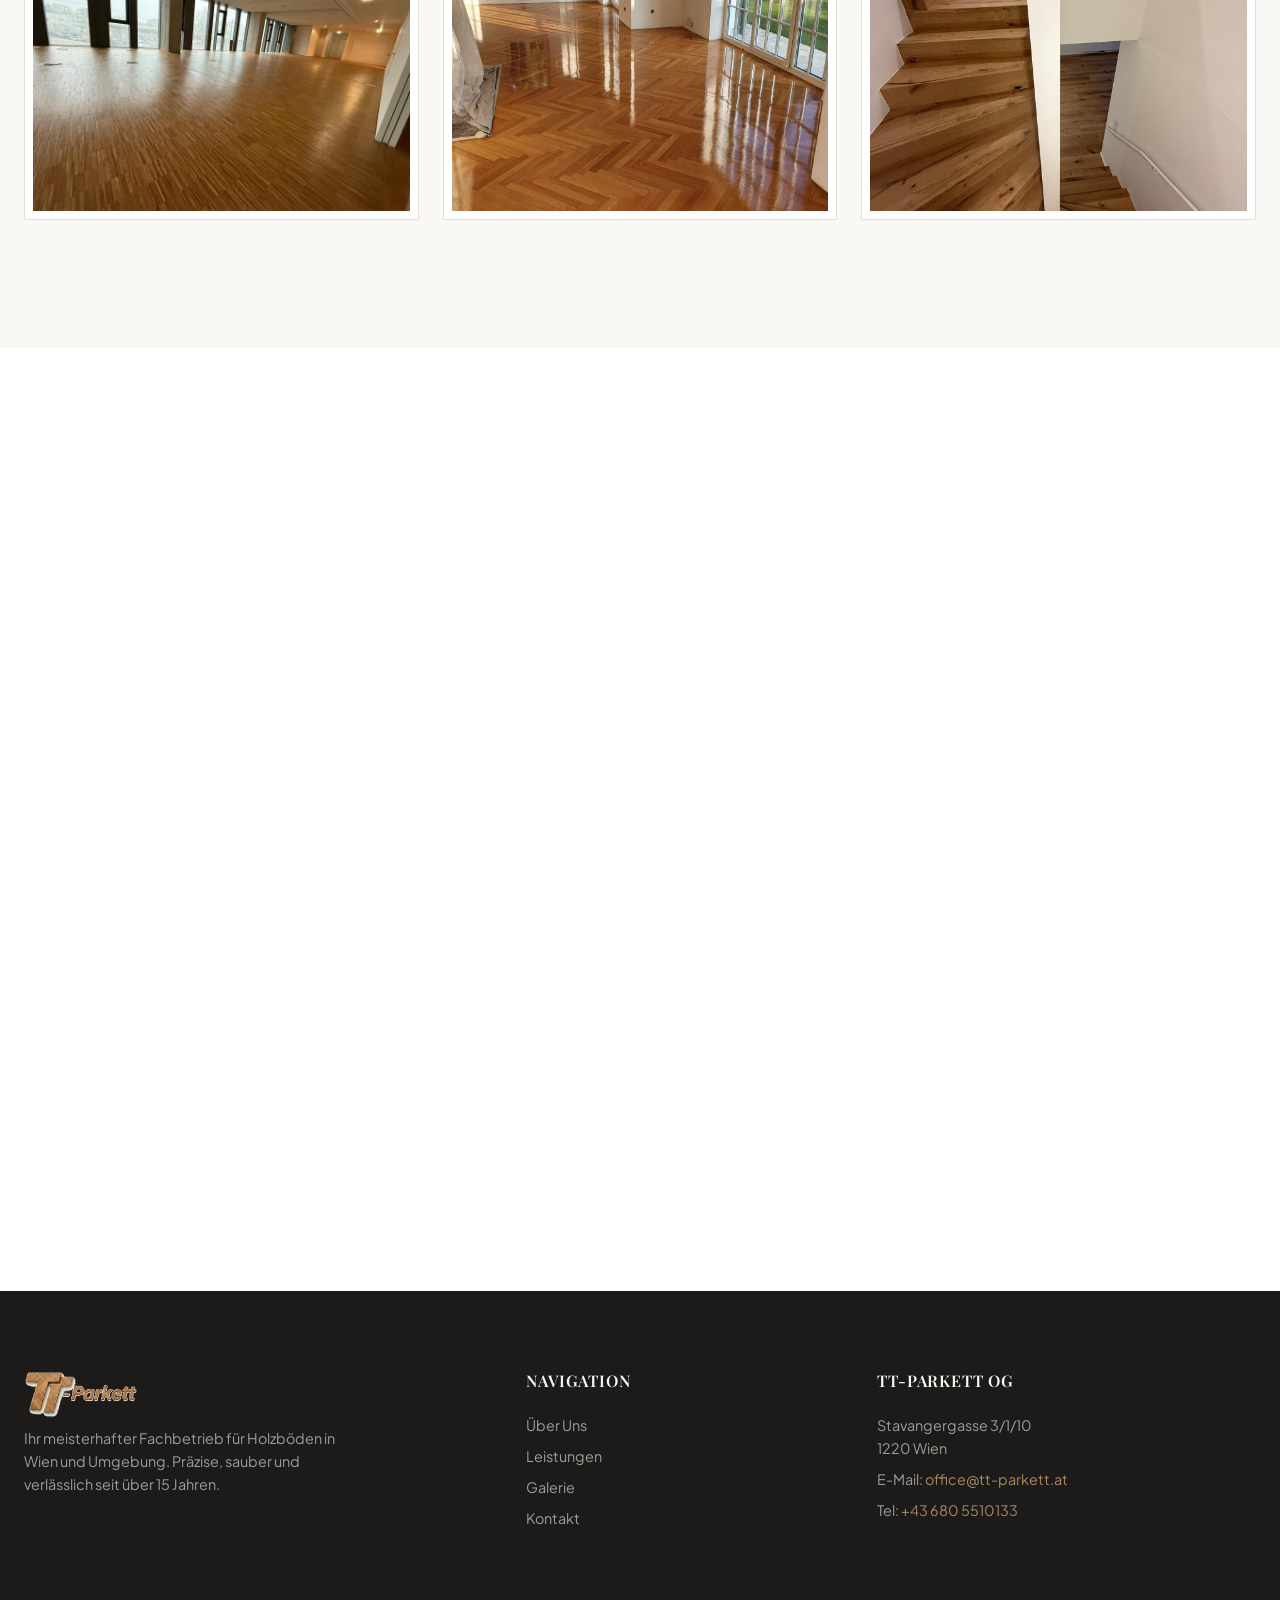
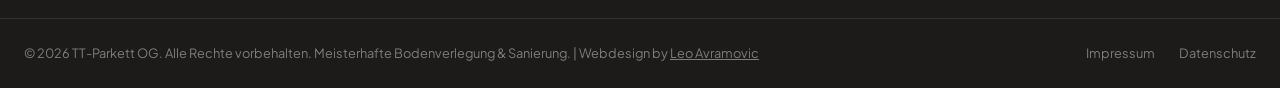
==== commit 2358debd: "seo: bump og:image and css version to v=9 to clear WhatsApp and browser cache" ====
--- a/index.html
+++ b/index.html
@@ -15,7 +15,7 @@
     <meta property="og:description" content="Schnelle und zuverlässige Verlegung, Schleifen und Versiegeln von Holzböden in Wien." />
     <meta property="og:url" content="https://www.tt-parkett.at/" />
     <meta property="og:site_name" content="TT-Parkett" />
-    <meta property="og:image" content="https://leoavramvie.github.io/tt-parket_2026/images/og_preview_logo.png?v=8" />
+    <meta property="og:image" content="https://leoavramvie.github.io/tt-parket_2026/images/og_preview_logo.png?v=9" />
     
     <link rel="canonical" href="https://www.tt-parkett.at/" />
     
@@ -73,7 +73,7 @@
     <link rel="icon" type="image/png" href="images/favicon.png">
     
     <!-- Stylesheets -->
-    <link rel="stylesheet" href="css/styles.css?v=8">
+    <link rel="stylesheet" href="css/styles.css?v=9">
 </head>
 <body>
 
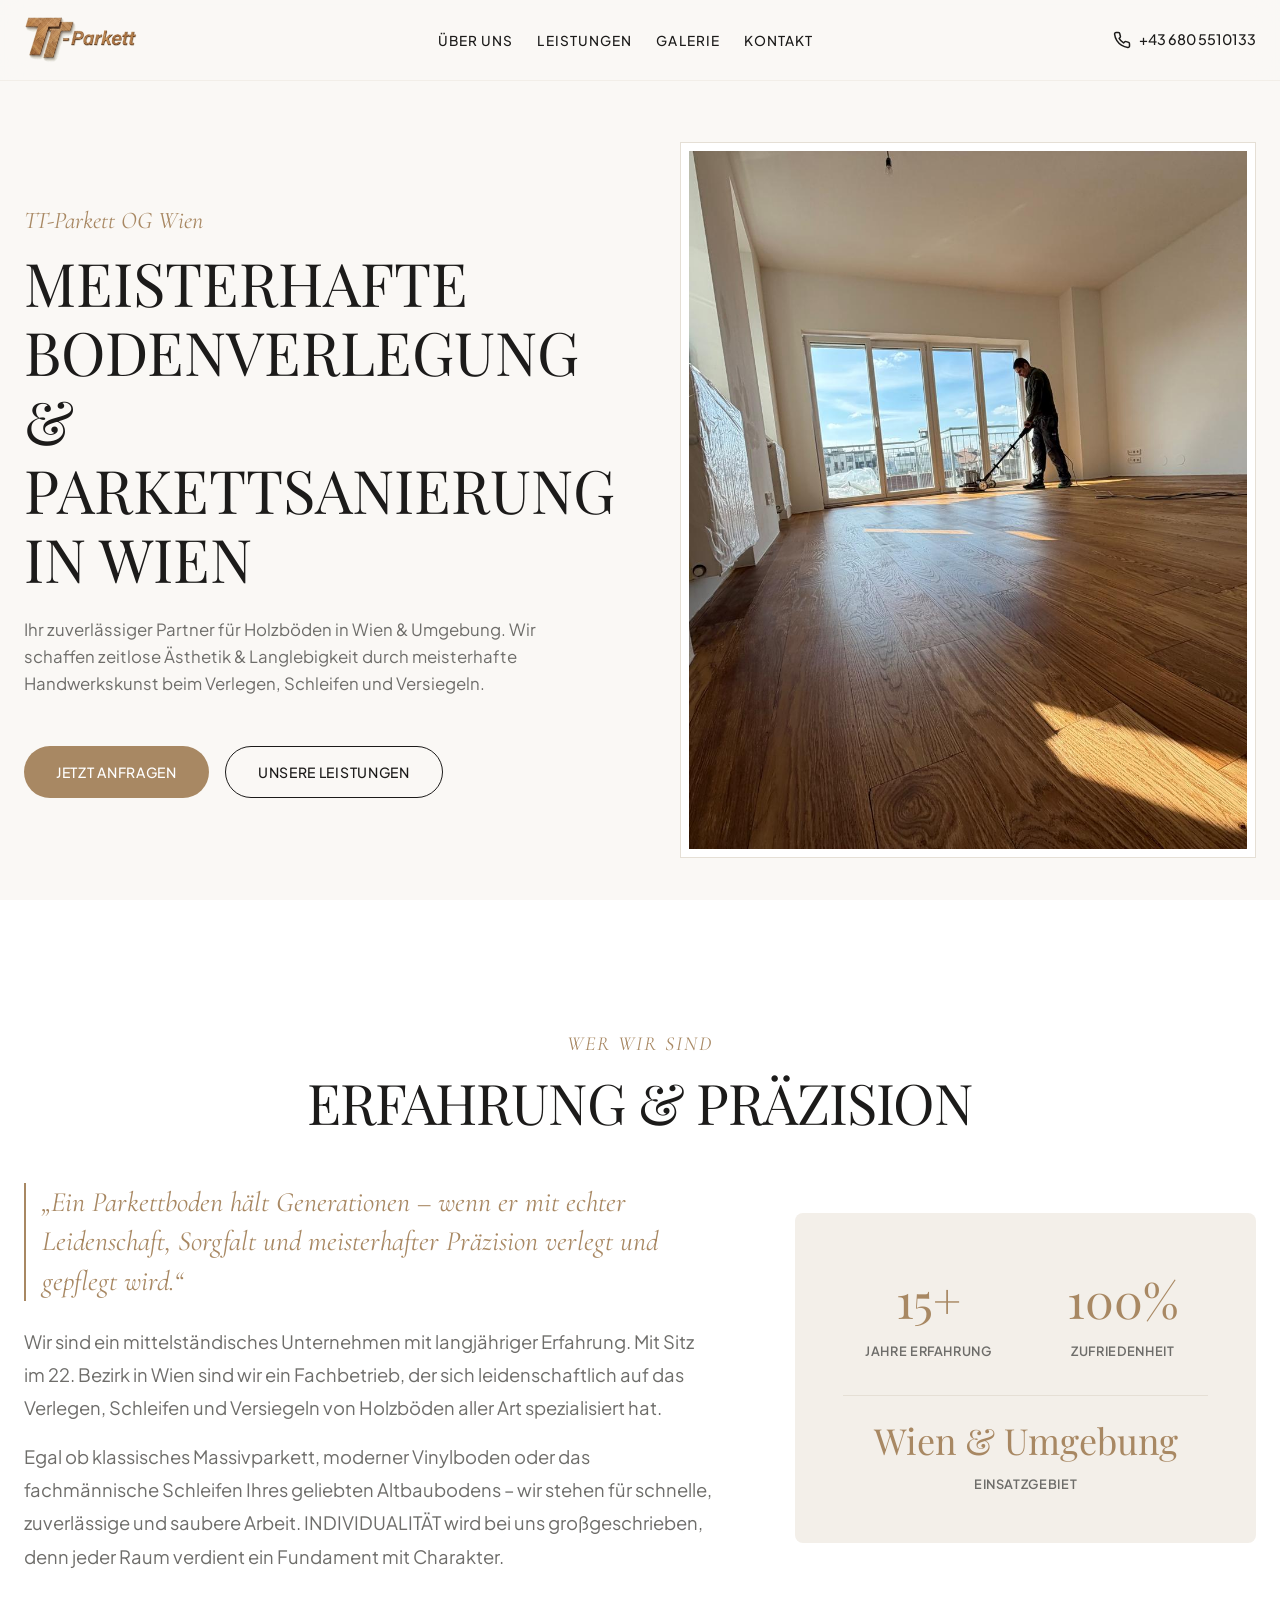
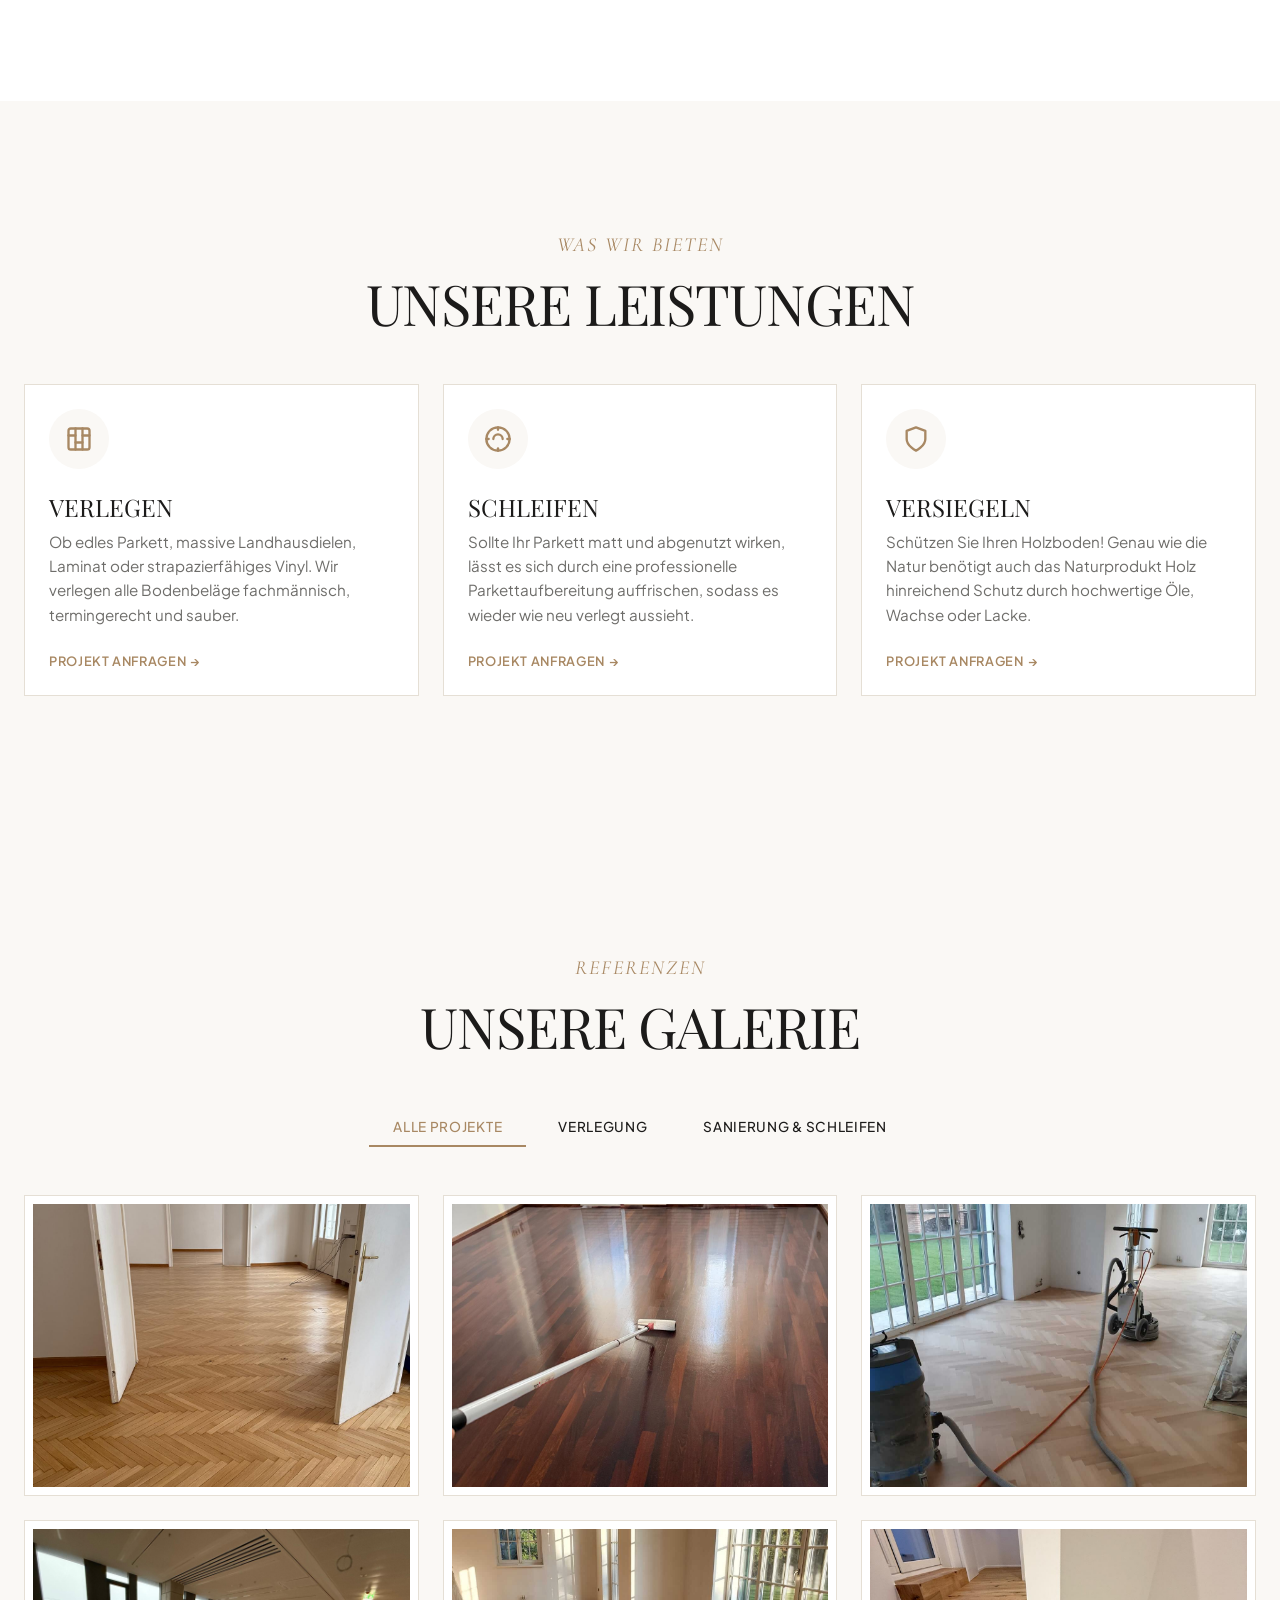
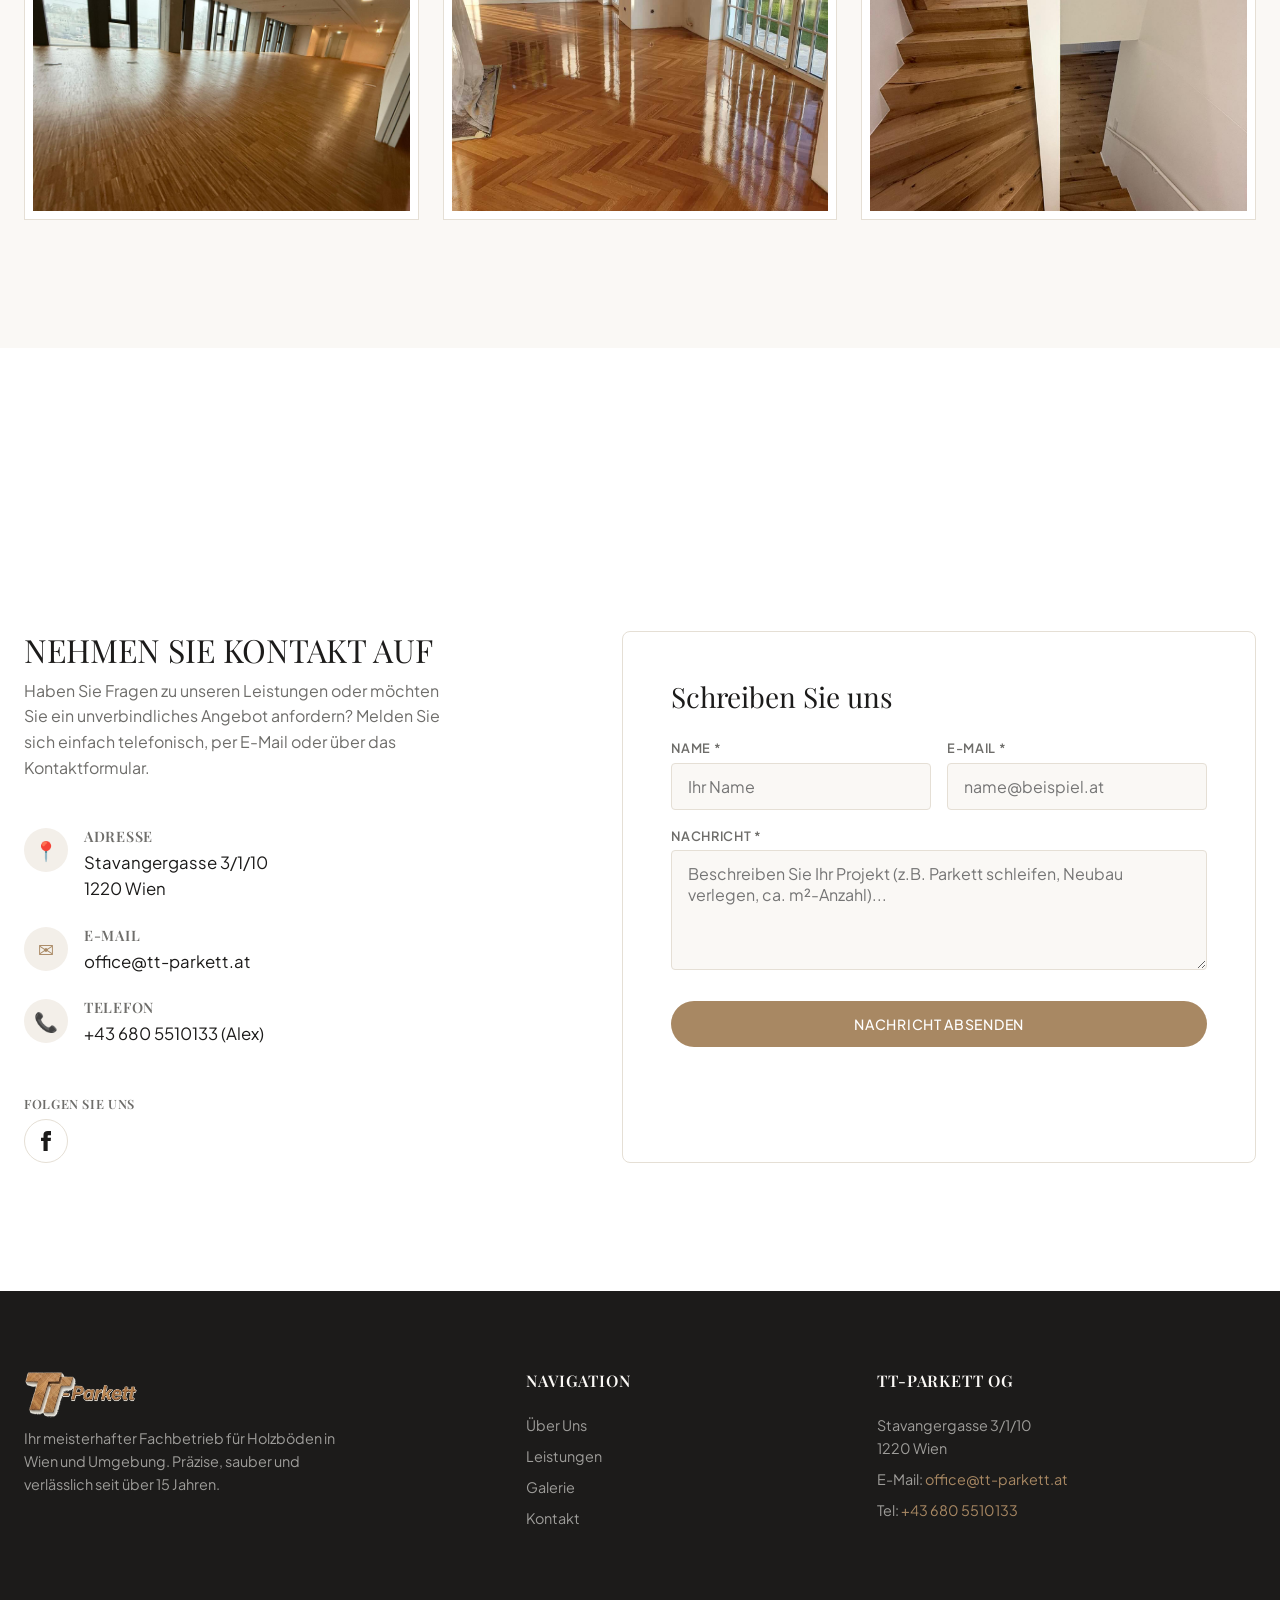
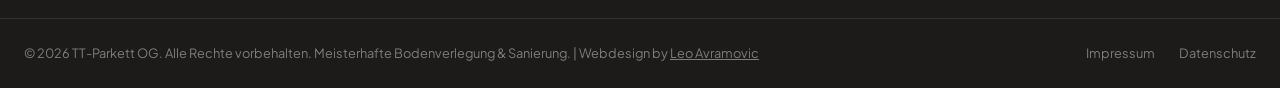
==== commit a9ffecb8: "seo: point og:image to production domain tt-parkett.at" ====
--- a/index.html
+++ b/index.html
@@ -15,7 +15,7 @@
     <meta property="og:description" content="Schnelle und zuverlässige Verlegung, Schleifen und Versiegeln von Holzböden in Wien." />
     <meta property="og:url" content="https://www.tt-parkett.at/" />
     <meta property="og:site_name" content="TT-Parkett" />
-    <meta property="og:image" content="https://leoavramvie.github.io/tt-parket_2026/images/og_preview_logo.png?v=9" />
+    <meta property="og:image" content="https://www.tt-parkett.at/images/og_preview_logo.png?v=9" />
     
     <link rel="canonical" href="https://www.tt-parkett.at/" />
     
